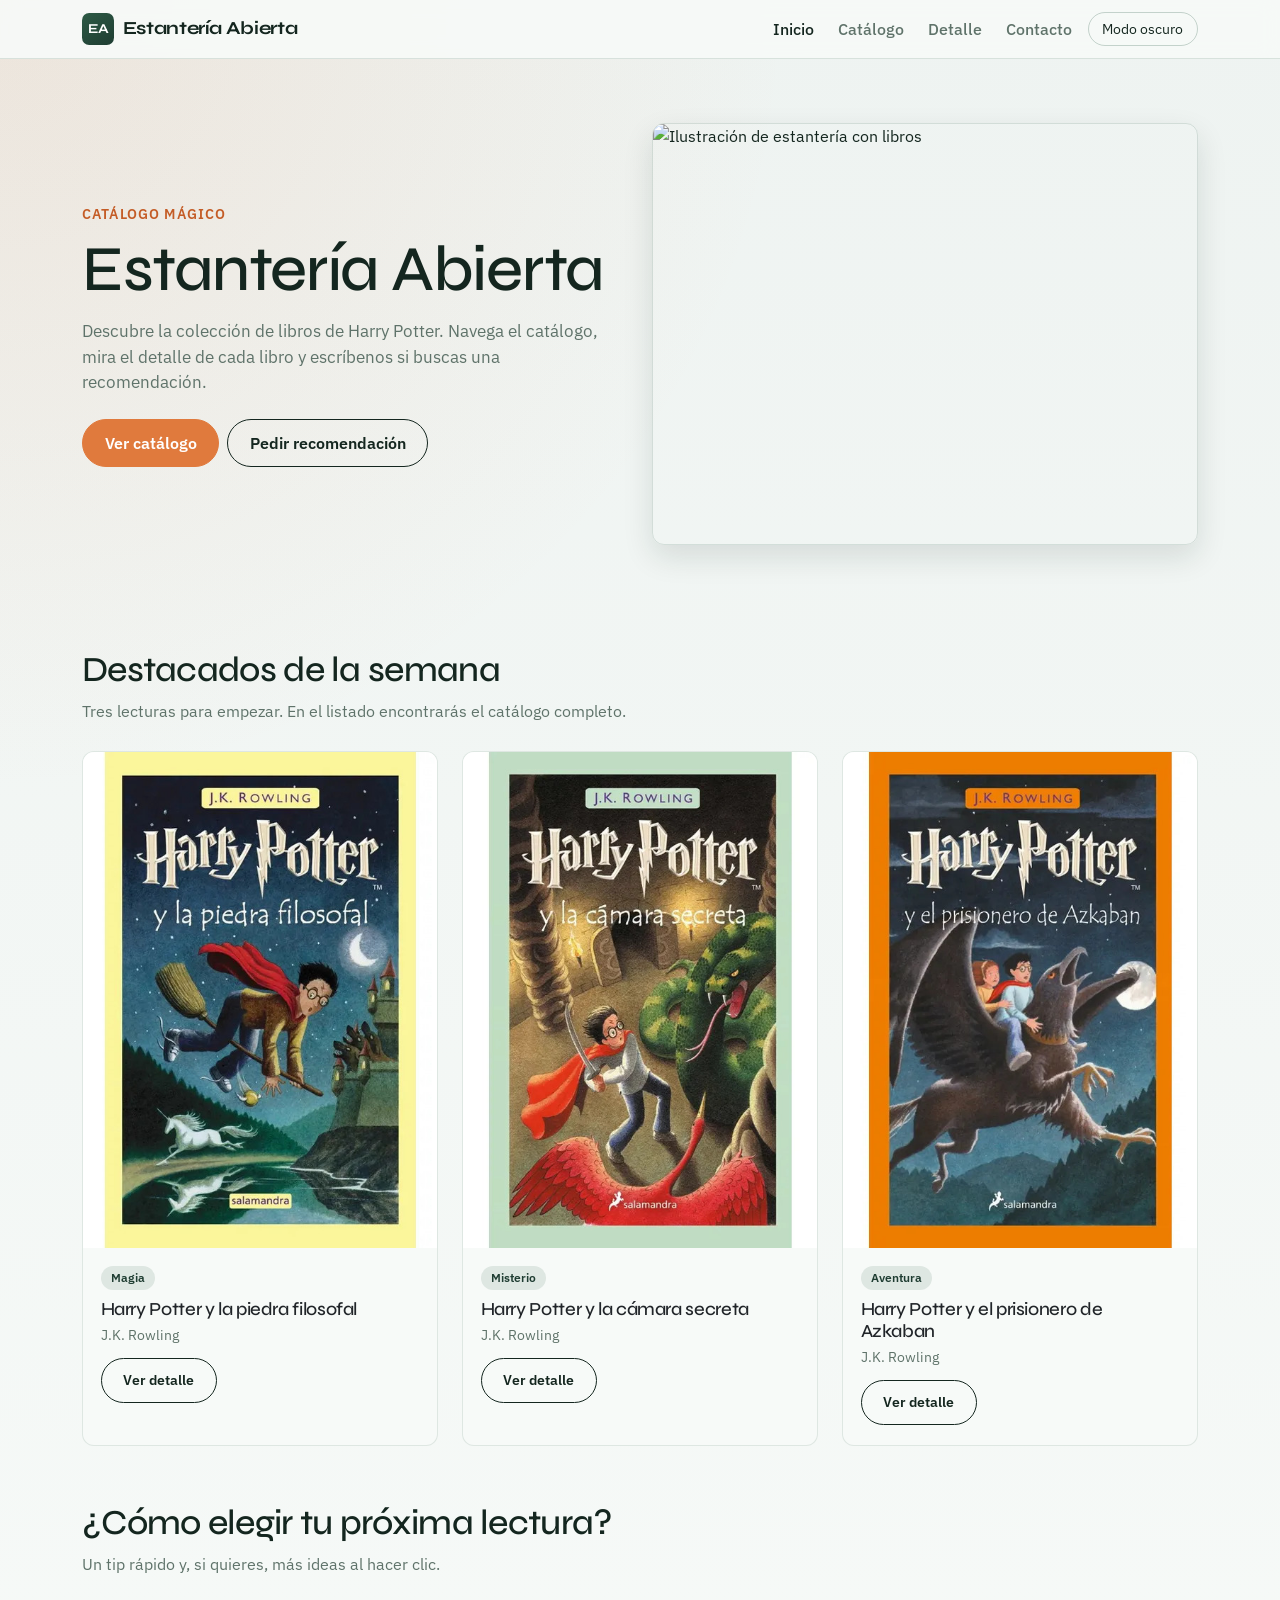
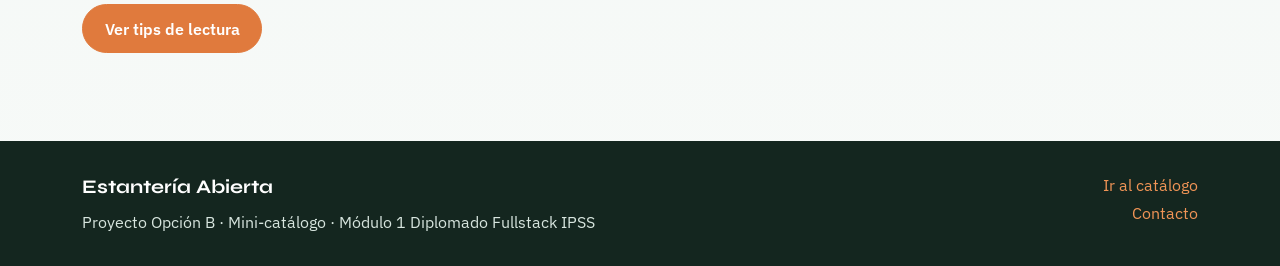
==== index.html @ 25fdd340 "fix: indexar imagenes rotas en index y listado" ====
<!DOCTYPE html>
<html lang="es">
<head>
  <meta charset="UTF-8">
  <meta name="viewport" content="width=device-width, initial-scale=1.0">
  <title>Estantería Abierta · Inicio</title>
  <meta name="description" content="Página de inicio del catálogo de libros de Harry Potter para el diplomado.">

  <link rel="preconnect" href="https://fonts.googleapis.com">
  <link rel="preconnect" href="https://fonts.gstatic.com" crossorigin>
  <link href="https://fonts.googleapis.com/css2?family=IBM+Plex+Sans:wght@400;500;600;700&family=Syne:wght@600;700;800&display=swap" rel="stylesheet">

  <link href="https://cdn.jsdelivr.net/npm/bootstrap@5.3.3/dist/css/bootstrap.min.css" rel="stylesheet" integrity="sha384-QWTKZyjpPEjISv5WaRU9OFeRpok6YctnYmDr5pNlyT2bRjXh0JMhjY6hW+ALEwIH" crossorigin="anonymous">
  <link rel="stylesheet" href="css/custom.css">
</head>
<body>
  <header class="site-header">
    <nav class="navbar navbar-expand-lg" aria-label="Navegación principal">
      <div class="container">
        <a class="navbar-brand" href="index.html">
          <span class="brand-mark" aria-hidden="true">EA</span>
          <span class="brand-name">Estantería Abierta</span>
        </a>

        <button class="navbar-toggler" type="button" data-bs-toggle="collapse" data-bs-target="#menuPrincipal" aria-controls="menuPrincipal" aria-expanded="false" aria-label="Abrir menú">
          <span class="navbar-toggler-icon"></span>
        </button>

        <div class="collapse navbar-collapse" id="menuPrincipal">
          <ul class="navbar-nav ms-auto mb-2 mb-lg-0 align-items-lg-center gap-lg-2">
            <li class="nav-item"><a class="nav-link active" aria-current="page" href="index.html">Inicio</a></li>
            <li class="nav-item"><a class="nav-link" href="listado.html">Catálogo</a></li>
            <li class="nav-item"><a class="nav-link" href="detalle.html?id=1">Detalle</a></li>
            <li class="nav-item"><a class="nav-link" href="contacto.html">Contacto</a></li>
            <li class="nav-item">
              <button id="btn-tema" class="btn btn-theme" type="button" aria-pressed="false">Modo oscuro</button>
            </li>
          </ul>
        </div>
      </div>
    </nav>
  </header>

  <main>
    <section class="hero">
      <div class="container">
        <div class="row align-items-center g-4">
          <div class="col-lg-6">
            <div class="hero-copy">
              <span class="hero-kicker">Catálogo Mágico</span>
              <h1 class="display-heading">Estantería Abierta</h1>
              <p>
                Descubre la colección de libros de Harry Potter.
                Navega el catálogo, mira el detalle de cada libro y escríbenos si buscas una recomendación.
              </p>
              <div class="d-flex flex-wrap gap-2">
                <a class="btn btn-accent" href="listado.html">Ver catálogo</a>
                <a class="btn btn-outline-ink" href="contacto.html">Pedir recomendación</a>
              </div>
            </div>
          </div>
          <div class="col-lg-6">
            <figure class="hero-visual mb-0">
              <img src="img/hero-estanteria.svg" alt="Ilustración de estantería con libros" width="1200" height="800">
            </figure>
          </div>
        </div>
      </div>
    </section>

    <section class="section" aria-labelledby="destacados-titulo">
      <div class="container">
        <h2 id="destacados-titulo" class="section-title">Destacados de la semana</h2>
        <p class="section-lead">Tres lecturas para empezar. En el listado encontrarás el catálogo completo.</p>

        <div class="row g-4">
          <div class="col-md-6 col-lg-4">
            <article class="card book-card">
              <img class="card-img-top" src="img/hp-la-piedra-filosofal.jpg" alt="Portada de la piedra filosofal" width="400" height="560">
              <div class="card-body">
                <span class="genre-badge">Magia</span>
                <h3 class="card-title mt-2">Harry Potter y la piedra filosofal</h3>
                <p class="book-meta">J.K. Rowling</p>
                <a class="btn btn-sm btn-outline-ink" href="detalle.html?id=1">Ver detalle</a>
              </div>
            </article>
          </div>

          <div class="col-md-6 col-lg-4">
            <article class="card book-card">
              <img class="card-img-top" src="img/hp-la-camara-secreta.jpg" alt="Libro de la cámara secreta" width="400" height="560">
              <div class="card-body">
                <span class="genre-badge">Misterio</span>
                <h3 class="card-title mt-2">Harry Potter y la cámara secreta</h3>
                <p class="book-meta">J.K. Rowling</p>
                <a class="btn btn-sm btn-outline-ink" href="detalle.html?id=2">Ver detalle</a>
              </div>
            </article>
          </div>

          <div class="col-md-6 col-lg-4">
            <article class="card book-card">
              <img class="card-img-top" src="img/hp-el-prisionero-de-azkaban.jpg" alt="Tercer libro prisionero de azkaban" width="400" height="560">
              <div class="card-body">
                <span class="genre-badge">Aventura</span>
                <h3 class="card-title mt-2">Harry Potter y el prisionero de Azkaban</h3>
                <p class="book-meta">J.K. Rowling</p>
                <a class="btn btn-sm btn-outline-ink" href="detalle.html?id=3">Ver detalle</a>
              </div>
            </article>
          </div>
        </div>
      </div>
    </section>

    <section class="section pt-0" aria-labelledby="tips-titulo">
      <div class="container">
        <h2 id="tips-titulo" class="section-title">¿Cómo elegir tu próxima lectura?</h2>
        <p class="section-lead">Un tip rápido y, si quieres, más ideas al hacer clic.</p>
        <button id="btn-extra-info" class="btn btn-accent" type="button" aria-expanded="false" aria-controls="extra-info">
          Ver tips de lectura
        </button>
        <aside id="extra-info" class="extra-info" aria-live="polite">
          <h3 class="h5">Tips para no perderte en el catálogo</h3>
          <ul class="mb-0">
            <li>Filtra por género si ya sabes el mood (magia, aventura, fantasía).</li>
            <li>Lee la sinopsis completa en la página de detalle antes de decidir.</li>
            <li>Si dudas entre dos libros, escríbenos por el formulario de contacto.</li>
          </ul>
        </aside>
      </div>
    </section>
  </main>

  <footer class="site-footer">
    <div class="container">
      <div class="row g-3">
        <div class="col-md-6">
          <p class="footer-brand">Estantería Abierta</p>
          <p class="mb-0">Proyecto Opción B · Mini-catálogo · Módulo 1 Diplomado Fullstack IPSS</p>
        </div>
        <div class="col-md-6 text-md-end">
          <p class="mb-1"><a href="listado.html">Ir al catálogo</a></p>
          <p class="mb-0"><a href="contacto.html">Contacto</a></p>
        </div>
      </div>
    </div>
  </footer>

  <script src="https://cdn.jsdelivr.net/npm/bootstrap@5.3.3/dist/js/bootstrap.bundle.min.js" integrity="sha384-YvpcrYf0tY3lHB60NNkmXc5s9fDVZLESaAA55NDzOxhy9GkcIdslK1eN7N6jIeHz" crossorigin="anonymous"></script>
  <script src="js/main.js"></script>
</body>
</html>
---- css/custom.css ----
/* =========================================================
   Estantería Abierta — CSS propio (mobile first)
   Se carga DESPUÉS de Bootstrap para personalizar sin reescribirlo
   ========================================================= */

:root {
  --color-ink: #14261f;
  --color-forest: #1f3d32;
  --color-moss: #2d5a45;
  --color-mist: #eef3f1;
  --color-paper: #f7faf8;
  --color-accent: #e07a3d;
  --color-accent-dark: #c45c26;
  --color-muted: #5f736a;
  --font-display: "Syne", sans-serif;
  --font-body: "IBM Plex Sans", sans-serif;
  --radius: 0.75rem;
  --shadow-soft: 0 12px 30px rgba(20, 38, 31, 0.12);
  --header-height: 72px;
}

[data-theme="dark"] {
  --color-ink: #eef3f1;
  --color-forest: #d7e5de;
  --color-moss: #7fb59a;
  --color-mist: #101916;
  --color-paper: #16241e;
  --color-accent: #f09456;
  --color-accent-dark: #e07a3d;
  --color-muted: #a4b7ae;
  --shadow-soft: 0 12px 30px rgba(0, 0, 0, 0.35);
}

/* ----- Base mobile first ----- */
*,
*::before,
*::after {
  box-sizing: border-box;
}

html {
  scroll-behavior: smooth;
}

body {
  margin: 0;
  font-family: var(--font-body);
  color: var(--color-ink);
  background:
    radial-gradient(circle at top left, rgba(224, 122, 61, 0.12), transparent 35%),
    linear-gradient(180deg, var(--color-mist) 0%, var(--color-paper) 100%);
  min-height: 100vh;
}

h1,
h2,
h3,
.brand-name,
.display-heading {
  font-family: var(--font-display);
  letter-spacing: -0.02em;
}

img {
  max-width: 100%;
  height: auto;
  display: block;
}

a {
  color: var(--color-moss);
}

/* ----- Navbar personalizada ----- */
.site-header {
  position: sticky;
  top: 0;
  z-index: 1030;
  background: rgba(247, 250, 248, 0.92);
  backdrop-filter: blur(10px);
  border-bottom: 1px solid rgba(45, 90, 69, 0.15);
}

[data-theme="dark"] .site-header {
  background: rgba(22, 36, 30, 0.92);
}

.navbar-brand {
  display: flex;
  align-items: center;
  gap: 0.55rem;
  font-family: var(--font-display);
  font-weight: 700;
  font-size: 1.15rem;
  color: var(--color-ink) !important;
}

.brand-mark {
  width: 2rem;
  height: 2rem;
  border-radius: 0.45rem;
  background: linear-gradient(145deg, var(--color-moss), var(--color-forest));
  display: inline-grid;
  place-items: center;
  color: #fff;
  font-size: 0.85rem;
}

.nav-link {
  color: var(--color-muted) !important;
  font-weight: 500;
}

.nav-link:hover,
.nav-link.active {
  color: var(--color-ink) !important;
}

.btn-theme {
  border: 1px solid rgba(45, 90, 69, 0.25);
  background: transparent;
  color: var(--color-ink);
  border-radius: 999px;
  padding: 0.35rem 0.85rem;
  font-size: 0.85rem;
}

.btn-theme:hover {
  background: rgba(45, 90, 69, 0.08);
}

/* ----- Botones propios ----- */
.btn-accent {
  background: var(--color-accent);
  border-color: var(--color-accent);
  color: #fff;
  font-weight: 600;
  border-radius: 999px;
  padding: 0.7rem 1.35rem;
}

.btn-accent:hover {
  background: var(--color-accent-dark);
  border-color: var(--color-accent-dark);
  color: #fff;
}

.btn-outline-ink {
  border: 1.5px solid var(--color-ink);
  color: var(--color-ink);
  border-radius: 999px;
  font-weight: 600;
  padding: 0.7rem 1.35rem;
}

.btn-outline-ink:hover {
  background: var(--color-ink);
  color: var(--color-paper);
}

/* ----- Hero ----- */
.hero {
  padding: 2.5rem 0 2rem;
}

.hero-copy {
  max-width: 36rem;
}

.hero-kicker {
  display: inline-block;
  margin-bottom: 0.75rem;
  color: var(--color-accent-dark);
  font-weight: 600;
  font-size: 0.9rem;
  text-transform: uppercase;
  letter-spacing: 0.08em;
}

.hero h1 {
  font-size: clamp(2.2rem, 7vw, 4rem);
  line-height: 1.05;
  margin-bottom: 1rem;
  color: var(--color-ink);
}

.hero p {
  color: var(--color-muted);
  font-size: 1.05rem;
  margin-bottom: 1.5rem;
}

.hero-visual {
  margin-top: 1.75rem;
  border-radius: var(--radius);
  overflow: hidden;
  box-shadow: var(--shadow-soft);
  border: 1px solid rgba(45, 90, 69, 0.15);
}

.hero-visual img {
  width: 100%;
  min-height: 220px;
  object-fit: cover;
}

/* ----- Secciones ----- */
.section {
  padding: 2.5rem 0;
}

.section-title {
  font-size: clamp(1.6rem, 4vw, 2.2rem);
  margin-bottom: 0.5rem;
}

.section-lead {
  color: var(--color-muted);
  max-width: 40rem;
  margin-bottom: 1.75rem;
}

/* ----- Cards de libros ----- */
.book-card {
  height: 100%;
  border: 1px solid rgba(45, 90, 69, 0.12);
  border-radius: var(--radius);
  background: var(--color-paper);
  box-shadow: none;
  overflow: hidden;
  transition: transform 0.2s ease, box-shadow 0.2s ease;
}

.book-card:hover {
  transform: translateY(-4px);
  box-shadow: var(--shadow-soft);
}

.book-card .card-img-top {
  aspect-ratio: 5 / 7;
  object-fit: cover;
  background: var(--color-mist);
}

.book-card .card-body {
  padding: 1rem 1.1rem 1.25rem;
}

.book-card .card-title {
  font-family: var(--font-display);
  font-size: 1.15rem;
  margin-bottom: 0.25rem;
}

.book-meta {
  color: var(--color-muted);
  font-size: 0.9rem;
  margin-bottom: 0.75rem;
}

.genre-badge {
  display: inline-block;
  background: rgba(45, 90, 69, 0.12);
  color: var(--color-forest);
  border-radius: 999px;
  padding: 0.2rem 0.65rem;
  font-size: 0.75rem;
  font-weight: 600;
}

[data-theme="dark"] .genre-badge {
  background: rgba(127, 181, 154, 0.18);
  color: var(--color-moss);
}

/* ----- Filtros / búsqueda ----- */
.filters-bar {
  display: flex;
  flex-direction: column;
  gap: 0.75rem;
  margin-bottom: 1.5rem;
}

.filters-bar .form-control,
.filters-bar .form-select,
.contact-form .form-control,
.contact-form .form-select {
  border-radius: 0.65rem;
  border-color: rgba(45, 90, 69, 0.25);
  background: var(--color-paper);
  color: var(--color-ink);
}

.filters-bar .form-control:focus,
.filters-bar .form-select:focus,
.contact-form .form-control:focus {
  border-color: var(--color-moss);
  box-shadow: 0 0 0 0.2rem rgba(45, 90, 69, 0.15);
}

.results-count {
  color: var(--color-muted);
  font-size: 0.95rem;
  margin-bottom: 1rem;
}

.book-card.is-hidden {
  display: none;
}

.empty-state {
  display: none;
  text-align: center;
  padding: 2rem 1rem;
  color: var(--color-muted);
  border: 1px dashed rgba(45, 90, 69, 0.3);
  border-radius: var(--radius);
}

.empty-state.is-visible {
  display: block;
}

/* ----- Detalle ----- */
.detail-cover {
  border-radius: var(--radius);
  overflow: hidden;
  box-shadow: var(--shadow-soft);
  border: 1px solid rgba(45, 90, 69, 0.12);
}

.detail-cover img {
  width: 100%;
}

.detail-price {
  font-family: var(--font-display);
  font-size: 1.75rem;
  color: var(--color-accent-dark);
  margin: 0.75rem 0 1.25rem;
}

.synopsis-box {
  background: rgba(45, 90, 69, 0.06);
  border-left: 4px solid var(--color-accent);
  border-radius: 0 var(--radius) var(--radius) 0;
  padding: 1rem 1.15rem;
}

/* ----- Modal personalizado ----- */
.modal-content {
  background: var(--color-paper);
  color: var(--color-ink);
  border: none;
  border-radius: var(--radius);
}

.modal-header,
.modal-footer {
  border-color: rgba(45, 90, 69, 0.12);
}

/* ----- Accordion ----- */
.accordion-item {
  background: var(--color-paper);
  border-color: rgba(45, 90, 69, 0.15);
}

.accordion-button {
  background: var(--color-paper);
  color: var(--color-ink);
  font-family: var(--font-display);
  font-weight: 600;
}

.accordion-button:not(.collapsed) {
  background: rgba(45, 90, 69, 0.1);
  color: var(--color-ink);
  box-shadow: none;
}

.accordion-button:focus {
  box-shadow: 0 0 0 0.2rem rgba(45, 90, 69, 0.15);
}

.accordion-body {
  color: var(--color-muted);
}

/* ----- Contacto ----- */
.contact-form .form-label {
  font-weight: 600;
}

.field-feedback {
  min-height: 1.25rem;
  font-size: 0.85rem;
  margin-top: 0.25rem;
}

.field-feedback.is-invalid {
  color: #b42318;
}

.field-feedback.is-valid {
  color: #1f7a4d;
}

.form-success {
  display: none;
  margin-top: 1rem;
  padding: 0.9rem 1rem;
  border-radius: var(--radius);
  background: rgba(45, 90, 69, 0.12);
  color: var(--color-forest);
  font-weight: 600;
}

.form-success.is-visible {
  display: block;
}

/* ----- Extra info toggle (JS) ----- */
.extra-info {
  display: none;
  margin-top: 1rem;
  padding: 1rem;
  border-radius: var(--radius);
  background: rgba(224, 122, 61, 0.1);
  border: 1px solid rgba(224, 122, 61, 0.25);
}

.extra-info.is-visible {
  display: block;
}

/* ----- Footer ----- */
.site-footer {
  margin-top: 2rem;
  padding: 2rem 0;
  background: var(--color-ink);
  color: #d7e5de;
}

[data-theme="dark"] .site-footer {
  background: #0b1410;
}

.site-footer a {
  color: #f09456;
  text-decoration: none;
}

.site-footer a:hover {
  text-decoration: underline;
}

.footer-brand {
  font-family: var(--font-display);
  font-weight: 700;
  font-size: 1.2rem;
  color: #fff;
  margin-bottom: 0.5rem;
}

/* ----- Desktop (? 992px) ----- */
@media (min-width: 992px) {
  .hero {
    padding: 4rem 0 3rem;
  }

  .hero-visual {
    margin-top: 0;
  }

  .hero-visual img {
    min-height: 420px;
  }

  .section {
    padding: 3.5rem 0;
  }

  .filters-bar {
    flex-direction: row;
    align-items: center;
  }

  .filters-bar .input-group,
  .filters-bar .form-select {
    max-width: 280px;
  }
}
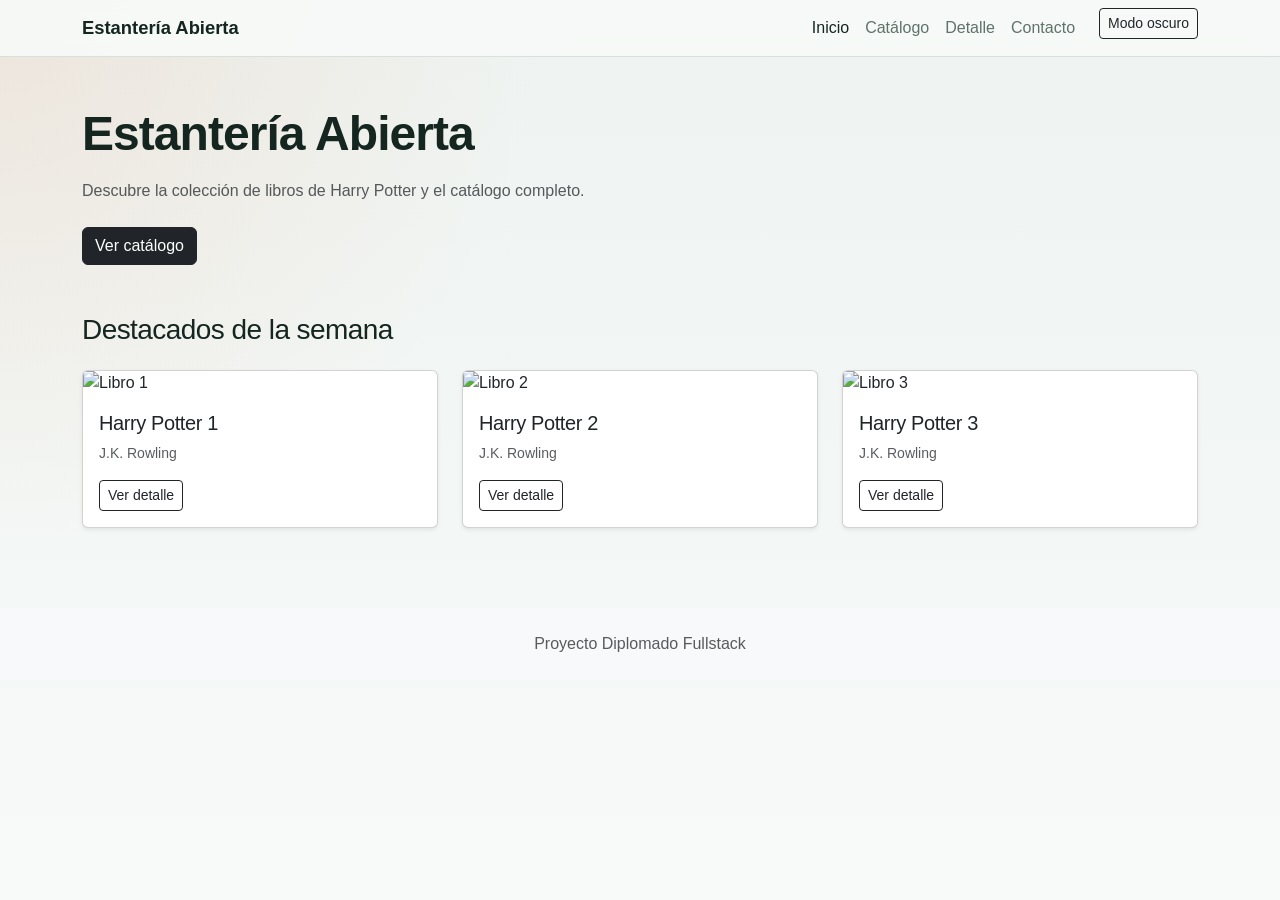
==== commit 4a0649eb: "Merge pull request #9 from javierfigueroaaaby/feature/eventos-js Feature/eventos js" ====
--- a/index.html
+++ b/index.html
@@ -4,36 +4,22 @@
   <meta charset="UTF-8">
   <meta name="viewport" content="width=device-width, initial-scale=1.0">
   <title>Estantería Abierta · Inicio</title>
-  <meta name="description" content="Página de inicio del catálogo de libros de Harry Potter para el diplomado.">
-
-  <link rel="preconnect" href="https://fonts.googleapis.com">
-  <link rel="preconnect" href="https://fonts.gstatic.com" crossorigin>
-  <link href="https://fonts.googleapis.com/css2?family=IBM+Plex+Sans:wght@400;500;600;700&family=Syne:wght@600;700;800&display=swap" rel="stylesheet">
-
-  <link href="https://cdn.jsdelivr.net/npm/bootstrap@5.3.3/dist/css/bootstrap.min.css" rel="stylesheet" integrity="sha384-QWTKZyjpPEjISv5WaRU9OFeRpok6YctnYmDr5pNlyT2bRjXh0JMhjY6hW+ALEwIH" crossorigin="anonymous">
+  <link href="https://cdn.jsdelivr.net/npm/bootstrap@5.3.3/dist/css/bootstrap.min.css" rel="stylesheet">
   <link rel="stylesheet" href="css/custom.css">
 </head>
 <body>
   <header class="site-header">
-    <nav class="navbar navbar-expand-lg" aria-label="Navegación principal">
+    <nav class="navbar navbar-expand-lg">
       <div class="container">
-        <a class="navbar-brand" href="index.html">
-          <span class="brand-mark" aria-hidden="true">EA</span>
-          <span class="brand-name">Estantería Abierta</span>
-        </a>
-
-        <button class="navbar-toggler" type="button" data-bs-toggle="collapse" data-bs-target="#menuPrincipal" aria-controls="menuPrincipal" aria-expanded="false" aria-label="Abrir menú">
-          <span class="navbar-toggler-icon"></span>
-        </button>
-
+        <a class="navbar-brand" href="index.html">Estantería Abierta</a>
         <div class="collapse navbar-collapse" id="menuPrincipal">
-          <ul class="navbar-nav ms-auto mb-2 mb-lg-0 align-items-lg-center gap-lg-2">
-            <li class="nav-item"><a class="nav-link active" aria-current="page" href="index.html">Inicio</a></li>
+          <ul class="navbar-nav ms-auto">
+            <li class="nav-item"><a class="nav-link active" href="index.html">Inicio</a></li>
             <li class="nav-item"><a class="nav-link" href="listado.html">Catálogo</a></li>
             <li class="nav-item"><a class="nav-link" href="detalle.html?id=1">Detalle</a></li>
             <li class="nav-item"><a class="nav-link" href="contacto.html">Contacto</a></li>
-            <li class="nav-item">
-              <button id="btn-tema" class="btn btn-theme" type="button" aria-pressed="false">Modo oscuro</button>
+            <li class="nav-item ms-lg-3">
+              <button id="btn-tema" class="btn btn-outline-dark btn-sm" type="button">Modo oscuro</button>
             </li>
           </ul>
         </div>
@@ -41,113 +27,61 @@
     </nav>
   </header>
 
-  <main>
-    <section class="hero">
-      <div class="container">
-        <div class="row align-items-center g-4">
-          <div class="col-lg-6">
-            <div class="hero-copy">
-              <span class="hero-kicker">Catálogo Mágico</span>
-              <h1 class="display-heading">Estantería Abierta</h1>
-              <p>
-                Descubre la colección de libros de Harry Potter.
-                Navega el catálogo, mira el detalle de cada libro y escríbenos si buscas una recomendación.
-              </p>
-              <div class="d-flex flex-wrap gap-2">
-                <a class="btn btn-accent" href="listado.html">Ver catálogo</a>
-                <a class="btn btn-outline-ink" href="contacto.html">Pedir recomendación</a>
-              </div>
+  <main class="py-5">
+    <div class="container">
+      <div class="row align-items-center mb-5">
+        <div class="col-lg-6">
+          <h1 class="display-5 fw-bold mb-3">Estantería Abierta</h1>
+          <p class="text-muted mb-4">Descubre la colección de libros de Harry Potter y el catálogo completo.</p>
+          <a class="btn btn-dark" href="listado.html">Ver catálogo</a>
+        </div>
+      </div>
+
+      <h2 class="h3 mb-4">Destacados de la semana</h2>
+      <div class="row g-4">
+        <div class="col-md-4">
+          <div class="card h-100 shadow-sm">
+            <img src="https://picsum.photos/400/560?random=1" class="card-img-top img-fluid" style="max-height: 250px; object-fit: cover;" alt="Libro 1">
+            <div class="card-body">
+              <h3 class="h5">Harry Potter 1</h3>
+              <p class="text-muted small">J.K. Rowling</p>
+              <a href="detalle.html?id=1" class="btn btn-sm btn-outline-dark">Ver detalle</a>
             </div>
           </div>
-          <div class="col-lg-6">
-            <figure class="hero-visual mb-0">
-              <img src="img/hero-estanteria.svg" alt="Ilustración de estantería con libros" width="1200" height="800">
-            </figure>
+        </div>
+
+        <div class="col-md-4">
+          <div class="card h-100 shadow-sm">
+            <img src="https://picsum.photos/400/560?random=2" class="card-img-top img-fluid" style="max-height: 250px; object-fit: cover;" alt="Libro 2">
+            <div class="card-body">
+              <h3 class="h5">Harry Potter 2</h3>
+              <p class="text-muted small">J.K. Rowling</p>
+              <a href="detalle.html?id=2" class="btn btn-sm btn-outline-dark">Ver detalle</a>
+            </div>
+          </div>
+        </div>
+
+        <div class="col-md-4">
+          <div class="card h-100 shadow-sm">
+            <img src="https://picsum.photos/400/560?random=3" class="card-img-top img-fluid" style="max-height: 250px; object-fit: cover;" alt="Libro 3">
+            <div class="card-body">
+              <h3 class="h5">Harry Potter 3</h3>
+              <p class="text-muted small">J.K. Rowling</p>
+              <a href="detalle.html?id=3" class="btn btn-sm btn-outline-dark">Ver detalle</a>
+            </div>
           </div>
         </div>
       </div>
-    </section>
-
-    <section class="section" aria-labelledby="destacados-titulo">
-      <div class="container">
-        <h2 id="destacados-titulo" class="section-title">Destacados de la semana</h2>
-        <p class="section-lead">Tres lecturas para empezar. En el listado encontrarás el catálogo completo.</p>
-
-        <div class="row g-4">
-          <div class="col-md-6 col-lg-4">
-            <article class="card book-card">
-              <img class="card-img-top" src="img/hp-la-piedra-filosofal.jpg" alt="Portada de la piedra filosofal" width="400" height="560">
-              <div class="card-body">
-                <span class="genre-badge">Magia</span>
-                <h3 class="card-title mt-2">Harry Potter y la piedra filosofal</h3>
-                <p class="book-meta">J.K. Rowling</p>
-                <a class="btn btn-sm btn-outline-ink" href="detalle.html?id=1">Ver detalle</a>
-              </div>
-            </article>
-          </div>
-
-          <div class="col-md-6 col-lg-4">
-            <article class="card book-card">
-              <img class="card-img-top" src="img/hp-la-camara-secreta.jpg" alt="Libro de la cámara secreta" width="400" height="560">
-              <div class="card-body">
-                <span class="genre-badge">Misterio</span>
-                <h3 class="card-title mt-2">Harry Potter y la cámara secreta</h3>
-                <p class="book-meta">J.K. Rowling</p>
-                <a class="btn btn-sm btn-outline-ink" href="detalle.html?id=2">Ver detalle</a>
-              </div>
-            </article>
-          </div>
-
-          <div class="col-md-6 col-lg-4">
-            <article class="card book-card">
-              <img class="card-img-top" src="img/hp-el-prisionero-de-azkaban.jpg" alt="Tercer libro prisionero de azkaban" width="400" height="560">
-              <div class="card-body">
-                <span class="genre-badge">Aventura</span>
-                <h3 class="card-title mt-2">Harry Potter y el prisionero de Azkaban</h3>
-                <p class="book-meta">J.K. Rowling</p>
-                <a class="btn btn-sm btn-outline-ink" href="detalle.html?id=3">Ver detalle</a>
-              </div>
-            </article>
-          </div>
-        </div>
-      </div>
-    </section>
-
-    <section class="section pt-0" aria-labelledby="tips-titulo">
-      <div class="container">
-        <h2 id="tips-titulo" class="section-title">¿Cómo elegir tu próxima lectura?</h2>
-        <p class="section-lead">Un tip rápido y, si quieres, más ideas al hacer clic.</p>
-        <button id="btn-extra-info" class="btn btn-accent" type="button" aria-expanded="false" aria-controls="extra-info">
-          Ver tips de lectura
-        </button>
-        <aside id="extra-info" class="extra-info" aria-live="polite">
-          <h3 class="h5">Tips para no perderte en el catálogo</h3>
-          <ul class="mb-0">
-            <li>Filtra por género si ya sabes el mood (magia, aventura, fantasía).</li>
-            <li>Lee la sinopsis completa en la página de detalle antes de decidir.</li>
-            <li>Si dudas entre dos libros, escríbenos por el formulario de contacto.</li>
-          </ul>
-        </aside>
-      </div>
-    </section>
+    </div>
   </main>
 
-  <footer class="site-footer">
+  <footer class="site-footer py-4 bg-light text-center">
     <div class="container">
-      <div class="row g-3">
-        <div class="col-md-6">
-          <p class="footer-brand">Estantería Abierta</p>
-          <p class="mb-0">Proyecto Opción B · Mini-catálogo · Módulo 1 Diplomado Fullstack IPSS</p>
-        </div>
-        <div class="col-md-6 text-md-end">
-          <p class="mb-1"><a href="listado.html">Ir al catálogo</a></p>
-          <p class="mb-0"><a href="contacto.html">Contacto</a></p>
-        </div>
-      </div>
+      <p class="mb-0 text-muted">Proyecto Diplomado Fullstack</p>
     </div>
   </footer>
 
-  <script src="https://cdn.jsdelivr.net/npm/bootstrap@5.3.3/dist/js/bootstrap.bundle.min.js" integrity="sha384-YvpcrYf0tY3lHB60NNkmXc5s9fDVZLESaAA55NDzOxhy9GkcIdslK1eN7N6jIeHz" crossorigin="anonymous"></script>
+  <script src="https://cdn.jsdelivr.net/npm/bootstrap@5.3.3/dist/js/bootstrap.bundle.min.js"></script>
   <script src="js/main.js"></script>
 </body>
 </html>
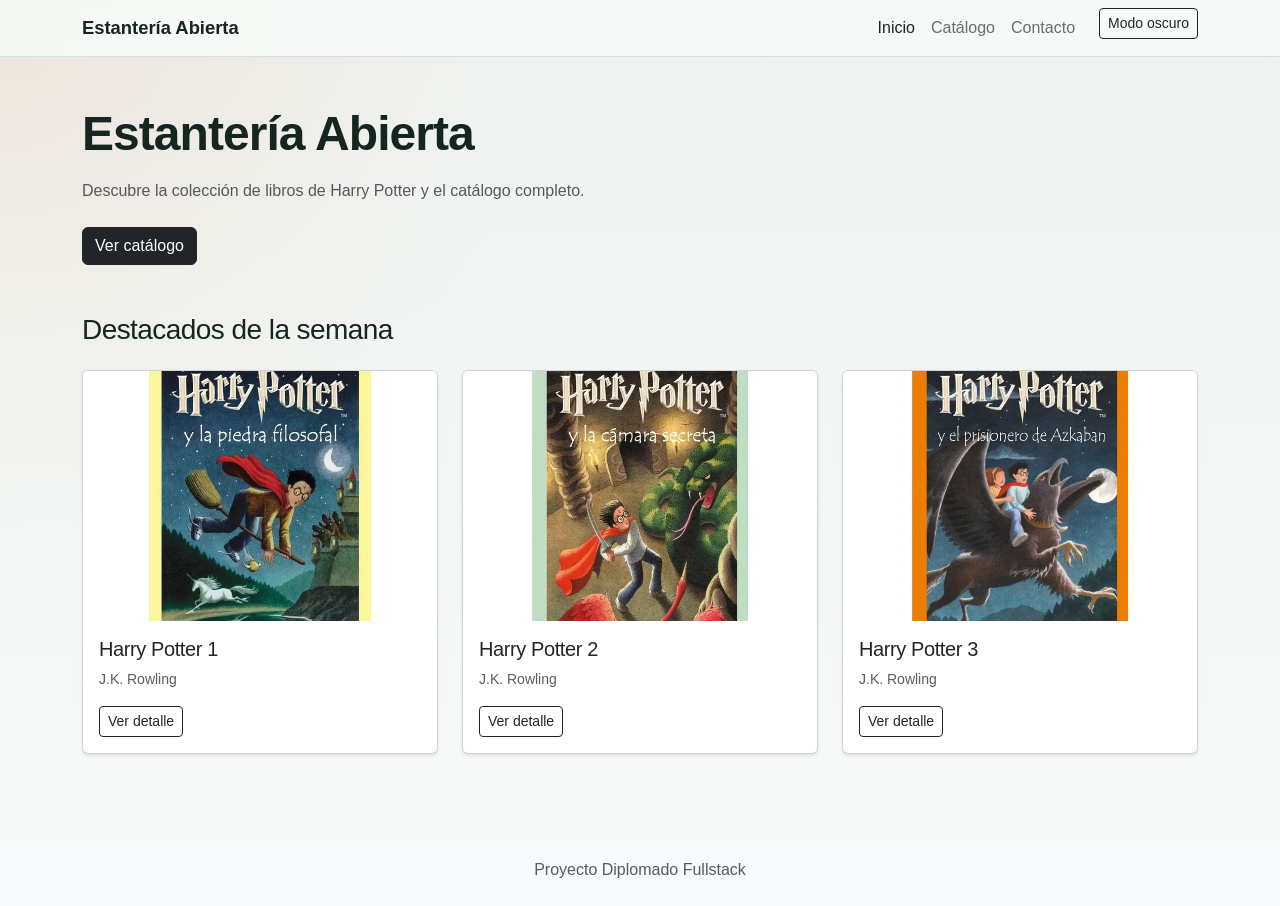
==== commit 718b874f: "Se realiza cambios en el llamado de las imagenes y se soluciona el modo oscuro, ademas se saca el in" ====
--- a/index.html
+++ b/index.html
@@ -16,7 +16,7 @@
           <ul class="navbar-nav ms-auto">
             <li class="nav-item"><a class="nav-link active" href="index.html">Inicio</a></li>
             <li class="nav-item"><a class="nav-link" href="listado.html">Catálogo</a></li>
-            <li class="nav-item"><a class="nav-link" href="detalle.html?id=1">Detalle</a></li>
+            <!--<li class="nav-item"><a class="nav-link" href="detalle.html?id=1">Detalle</a></li>-->
             <li class="nav-item"><a class="nav-link" href="contacto.html">Contacto</a></li>
             <li class="nav-item ms-lg-3">
               <button id="btn-tema" class="btn btn-outline-dark btn-sm" type="button">Modo oscuro</button>
@@ -41,7 +41,7 @@
       <div class="row g-4">
         <div class="col-md-4">
           <div class="card h-100 shadow-sm">
-            <img src="https://picsum.photos/400/560?random=1" class="card-img-top img-fluid" style="max-height: 250px; object-fit: cover;" alt="Libro 1">
+            <img src="img/hp-la-piedra-filosofal.jpg" class="card-img-top img-fluid" style="max-height: 250px; object-fit: cover;" alt="Libro 1">
             <div class="card-body">
               <h3 class="h5">Harry Potter 1</h3>
               <p class="text-muted small">J.K. Rowling</p>
@@ -52,7 +52,7 @@
 
         <div class="col-md-4">
           <div class="card h-100 shadow-sm">
-            <img src="https://picsum.photos/400/560?random=2" class="card-img-top img-fluid" style="max-height: 250px; object-fit: cover;" alt="Libro 2">
+            <img src="img/hp-la-camara-secreta.jpg" class="card-img-top img-fluid" style="max-height: 250px; object-fit: cover;" alt="Libro 2">
             <div class="card-body">
               <h3 class="h5">Harry Potter 2</h3>
               <p class="text-muted small">J.K. Rowling</p>
@@ -63,7 +63,7 @@
 
         <div class="col-md-4">
           <div class="card h-100 shadow-sm">
-            <img src="https://picsum.photos/400/560?random=3" class="card-img-top img-fluid" style="max-height: 250px; object-fit: cover;" alt="Libro 3">
+            <img src="img/hp-el-prisionero-de-azkaban.jpg" class="card-img-top img-fluid" style="max-height: 250px; object-fit: cover;" alt="Libro 3">
             <div class="card-body">
               <h3 class="h5">Harry Potter 3</h3>
               <p class="text-muted small">J.K. Rowling</p>
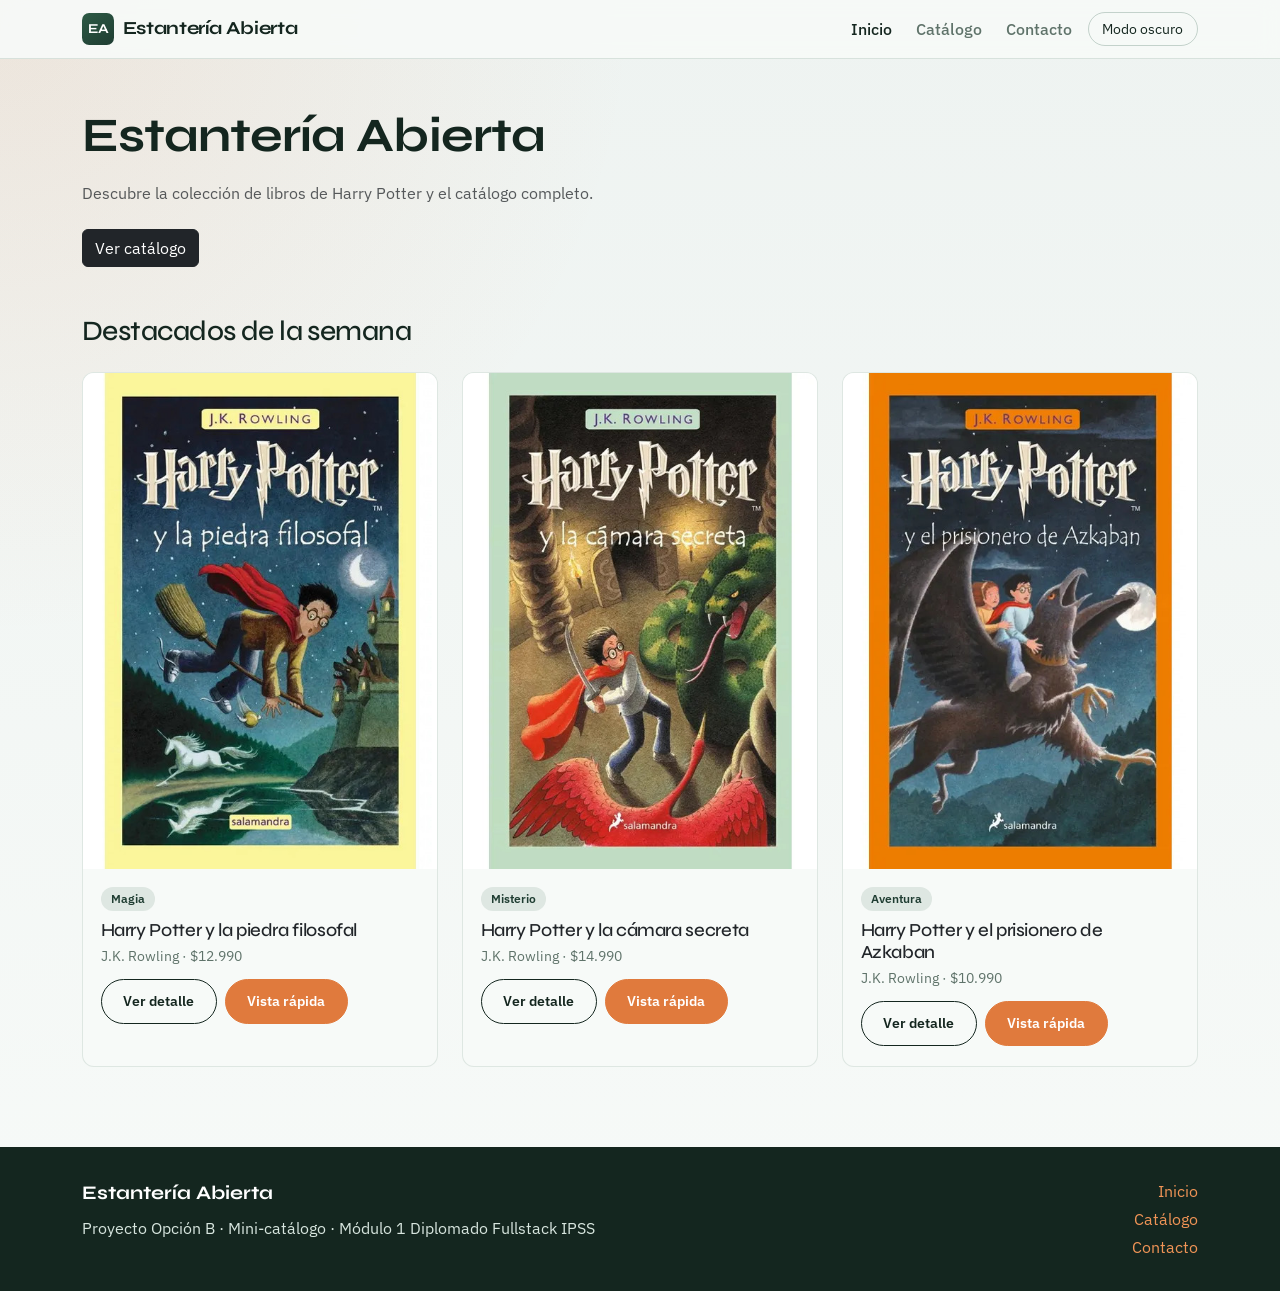
==== commit 01b06c67: "fix: homologar header/footer y ajustar modales de cada libro" ====
--- a/index.html
+++ b/index.html
@@ -3,23 +3,37 @@
 <head>
   <meta charset="UTF-8">
   <meta name="viewport" content="width=device-width, initial-scale=1.0">
-  <title>Estantería Abierta · Inicio</title>
-  <link href="https://cdn.jsdelivr.net/npm/bootstrap@5.3.3/dist/css/bootstrap.min.css" rel="stylesheet">
+  <title>Catálogo · Estantería Abierta</title>
+  <meta name="description" content="Catálogo de libros para el proyecto del diplomado.">
+
+  <link rel="preconnect" href="https://fonts.googleapis.com">
+  <link rel="preconnect" href="https://fonts.gstatic.com" crossorigin>
+  <link href="https://fonts.googleapis.com/css2?family=IBM+Plex+Sans:wght@400;500;600;700&family=Syne:wght@600;700;800&display=swap" rel="stylesheet">
+
+  <link href="https://cdn.jsdelivr.net/npm/bootstrap@5.3.3/dist/css/bootstrap.min.css" rel="stylesheet" integrity="sha384-QWTKZyjpPEjISv5WaRU9OFeRpok6YctnYmDr5pNlyT2bRjXh0JMhjY6hW+ALEwIH" crossorigin="anonymous">
   <link rel="stylesheet" href="css/custom.css">
 </head>
 <body>
   <header class="site-header">
-    <nav class="navbar navbar-expand-lg">
+    <nav class="navbar navbar-expand-lg" aria-label="Navegación principal">
       <div class="container">
-        <a class="navbar-brand" href="index.html">Estantería Abierta</a>
+        <a class="navbar-brand" href="index.html">
+          <span class="brand-mark" aria-hidden="true">EA</span>
+          <span class="brand-name">Estantería Abierta</span>
+        </a>
+
+        <button class="navbar-toggler" type="button" data-bs-toggle="collapse" data-bs-target="#menuPrincipal" aria-controls="menuPrincipal" aria-expanded="false" aria-label="Abrir menú">
+          <span class="navbar-toggler-icon"></span>
+        </button>
+
         <div class="collapse navbar-collapse" id="menuPrincipal">
-          <ul class="navbar-nav ms-auto">
+          <ul class="navbar-nav ms-auto mb-2 mb-lg-0 align-items-lg-center gap-lg-2">
             <li class="nav-item"><a class="nav-link active" href="index.html">Inicio</a></li>
-            <li class="nav-item"><a class="nav-link" href="listado.html">Catálogo</a></li>
+            <li class="nav-item"><a class="nav-link" aria-current="page" href="listado.html">Catálogo</a></li>
             <!--<li class="nav-item"><a class="nav-link" href="detalle.html?id=1">Detalle</a></li>-->
             <li class="nav-item"><a class="nav-link" href="contacto.html">Contacto</a></li>
-            <li class="nav-item ms-lg-3">
-              <button id="btn-tema" class="btn btn-outline-dark btn-sm" type="button">Modo oscuro</button>
+            <li class="nav-item">
+              <button id="btn-tema" class="btn btn-theme" type="button" aria-pressed="false">Modo oscuro</button>
             </li>
           </ul>
         </div>
@@ -38,46 +52,134 @@
       </div>
 
       <h2 class="h3 mb-4">Destacados de la semana</h2>
-      <div class="row g-4">
-        <div class="col-md-4">
-          <div class="card h-100 shadow-sm">
-            <img src="img/hp-la-piedra-filosofal.jpg" class="card-img-top img-fluid" style="max-height: 250px; object-fit: cover;" alt="Libro 1">
+      <div class="row g-4" id="grilla-libros">
+        <div class="col-sm-6 col-lg-4" data-libro-card data-titulo="Harry Potter y la piedra filosofal" data-autor="J.K. Rowling" data-genero="Magia">
+          <article class="card book-card">
+            <img class="card-img-top" src="img/hp-la-piedra-filosofal.jpg" alt="Libro la piedra filosofal" width="400" height="560">
             <div class="card-body">
-              <h3 class="h5">Harry Potter 1</h3>
-              <p class="text-muted small">J.K. Rowling</p>
-              <a href="detalle.html?id=1" class="btn btn-sm btn-outline-dark">Ver detalle</a>
+              <span class="genre-badge">Magia</span>
+              <h2 class="card-title h5 mt-2">Harry Potter y la piedra filosofal</h2>
+              <p class="book-meta">J.K. Rowling · $12.990</p>
+              <div class="d-flex flex-wrap gap-2">
+                <a class="btn btn-sm btn-outline-ink" href="detalle.html?id=1">Ver detalle</a>
+                <button class="btn btn-sm btn-accent" type="button" data-bs-toggle="modal" data-bs-target="#modalVistaRapida1">Vista rápida</button>
+              </div>
             </div>
-          </div>
+          </article>
         </div>
 
-        <div class="col-md-4">
-          <div class="card h-100 shadow-sm">
-            <img src="img/hp-la-camara-secreta.jpg" class="card-img-top img-fluid" style="max-height: 250px; object-fit: cover;" alt="Libro 2">
+        <div class="col-sm-6 col-lg-4" data-libro-card data-titulo="Harry Potter y la cámara secreta" data-autor="J.K. Rowling" data-genero="Misterio">
+          <article class="card book-card">
+            <img class="card-img-top" src="img/hp-la-camara-secreta.jpg" alt="Tapa del libro la cámara secreta" width="400" height="560">
             <div class="card-body">
-              <h3 class="h5">Harry Potter 2</h3>
-              <p class="text-muted small">J.K. Rowling</p>
-              <a href="detalle.html?id=2" class="btn btn-sm btn-outline-dark">Ver detalle</a>
+              <span class="genre-badge">Misterio</span>
+              <h2 class="card-title h5 mt-2">Harry Potter y la cámara secreta</h2>
+              <p class="book-meta">J.K. Rowling · $14.990</p>
+              <div class="d-flex flex-wrap gap-2">
+                <a class="btn btn-sm btn-outline-ink" href="detalle.html?id=2">Ver detalle</a>
+                <button class="btn btn-sm btn-accent" type="button" data-bs-toggle="modal" data-bs-target="#modalVistaRapida2">Vista rápida</button>
+              </div>
             </div>
-          </div>
+          </article>
         </div>
 
-        <div class="col-md-4">
-          <div class="card h-100 shadow-sm">
-            <img src="img/hp-el-prisionero-de-azkaban.jpg" class="card-img-top img-fluid" style="max-height: 250px; object-fit: cover;" alt="Libro 3">
+        <div class="col-sm-6 col-lg-4" data-libro-card data-titulo="Harry Potter y el prisionero de Azkaban" data-autor="J.K. Rowling" data-genero="Aventura">
+          <article class="card book-card">
+            <img class="card-img-top" src="img/hp-el-prisionero-de-azkaban.jpg" alt="Tercer tomo de harry potter" width="400" height="560">
             <div class="card-body">
-              <h3 class="h5">Harry Potter 3</h3>
-              <p class="text-muted small">J.K. Rowling</p>
-              <a href="detalle.html?id=3" class="btn btn-sm btn-outline-dark">Ver detalle</a>
+              <span class="genre-badge">Aventura</span>
+              <h2 class="card-title h5 mt-2">Harry Potter y el prisionero de Azkaban</h2>
+              <p class="book-meta">J.K. Rowling · $10.990</p>
+              <div class="d-flex flex-wrap gap-2">
+                <a class="btn btn-sm btn-outline-ink" href="detalle.html?id=3">Ver detalle</a>
+                <button class="btn btn-sm btn-accent" type="button" data-bs-toggle="modal" data-bs-target="#modalVistaRapida3">Vista rápida</button>
+              </div>
             </div>
-          </div>
+          </article>
         </div>
       </div>
     </div>
   </main>
 
-  <footer class="site-footer py-4 bg-light text-center">
+  <!-- Modal 1: La piedra filosofal -->
+  <div class="modal fade" id="modalVistaRapida1" tabindex="-1" aria-labelledby="modal-titulo-1" aria-hidden="true">
+    <div class="modal-dialog modal-dialog-centered">
+      <div class="modal-content">
+        <div class="modal-header">
+          <h2 class="modal-title h5" id="modal-titulo-1">Harry Potter y la piedra filosofal</h2>
+          <button type="button" class="btn-close" data-bs-dismiss="modal" aria-label="Cerrar"></button>
+        </div>
+        <div class="modal-body">
+          <img class="mb-3 rounded" src="img/hp-la-piedra-filosofal.jpg" alt="Portada de Harry Potter y la piedra filosofal" width="400" height="560">
+          <p class="book-meta mb-2">J.K. Rowling · Magia</p>
+          <p>Un niño descubre en su undécimo cumpleaños que es mago y viaja a Hogwarts para comenzar su formación.</p>
+          <p class="detail-price mb-0">$12.990</p>
+        </div>
+        <div class="modal-footer">
+          <button type="button" class="btn btn-outline-ink" data-bs-dismiss="modal">Cerrar</button>
+          <a class="btn btn-accent" href="detalle.html?id=1">Ver ficha completa</a>
+        </div>
+      </div>
+    </div>
+  </div>
+
+  <!-- Modal 2: La cámara secreta -->
+  <div class="modal fade" id="modalVistaRapida2" tabindex="-1" aria-labelledby="modal-titulo-2" aria-hidden="true">
+    <div class="modal-dialog modal-dialog-centered">
+      <div class="modal-content">
+        <div class="modal-header">
+          <h2 class="modal-title h5" id="modal-titulo-2">Harry Potter y la cámara secreta</h2>
+          <button type="button" class="btn-close" data-bs-dismiss="modal" aria-label="Cerrar"></button>
+        </div>
+        <div class="modal-body">
+          <img class="mb-3 rounded" src="img/hp-la-camara-secreta.jpg" alt="Portada de Harry Potter y la cámara secreta" width="400" height="560">
+          <p class="book-meta mb-2">J.K. Rowling · Misterio</p>
+          <p>En su segundo año, el protagonista investiga una serie de ataques misteriosos dentro del colegio.</p>
+          <p class="detail-price mb-0">$14.990</p>
+        </div>
+        <div class="modal-footer">
+          <button type="button" class="btn btn-outline-ink" data-bs-dismiss="modal">Cerrar</button>
+          <a class="btn btn-accent" href="detalle.html?id=2">Ver ficha completa</a>
+        </div>
+      </div>
+    </div>
+  </div>
+
+  <!-- Modal 3: El prisionero de Azkaban -->
+  <div class="modal fade" id="modalVistaRapida3" tabindex="-1" aria-labelledby="modal-titulo-3" aria-hidden="true">
+    <div class="modal-dialog modal-dialog-centered">
+      <div class="modal-content">
+        <div class="modal-header">
+          <h2 class="modal-title h5" id="modal-titulo-3">Harry Potter y el prisionero de Azkaban</h2>
+          <button type="button" class="btn-close" data-bs-dismiss="modal" aria-label="Cerrar"></button>
+        </div>
+        <div class="modal-body">
+          <img class="mb-3 rounded" src="img/hp-el-prisionero-de-azkaban.jpg" alt="Portada de Harry Potter y el prisionero de Azkaban" width="400" height="560">
+          <p class="book-meta mb-2">J.K. Rowling · Aventura</p>
+          <p>Un peligroso fugitivo anda suelto y el protagonista deberá enfrentar secretos de su propio pasado familiar.</p>
+          <p class="detail-price mb-0">$10.990</p>
+        </div>
+        <div class="modal-footer">
+          <button type="button" class="btn btn-outline-ink" data-bs-dismiss="modal">Cerrar</button>
+          <a class="btn btn-accent" href="detalle.html?id=3">Ver ficha completa</a>
+        </div>
+      </div>
+    </div>
+  </div>
+
+  <footer class="site-footer">
     <div class="container">
-      <p class="mb-0 text-muted">Proyecto Diplomado Fullstack</p>
+      <div class="row g-3">
+        <div class="col-md-6">
+          <p class="footer-brand">Estantería Abierta</p>
+          <p class="mb-0">Proyecto Opción B · Mini-catálogo · Módulo 1 Diplomado Fullstack IPSS</p>
+        </div>
+        <div class="col-md-6 text-md-end">
+          <p class="mb-1"><a href="index.html">Inicio</a></p>
+          <p class="mb-1"><a href="listado.html">Catálogo</a></p>
+          <p class="mb-0"><a href="contacto.html">Contacto</a></p>
+        </div>
+      </div>
     </div>
   </footer>
 
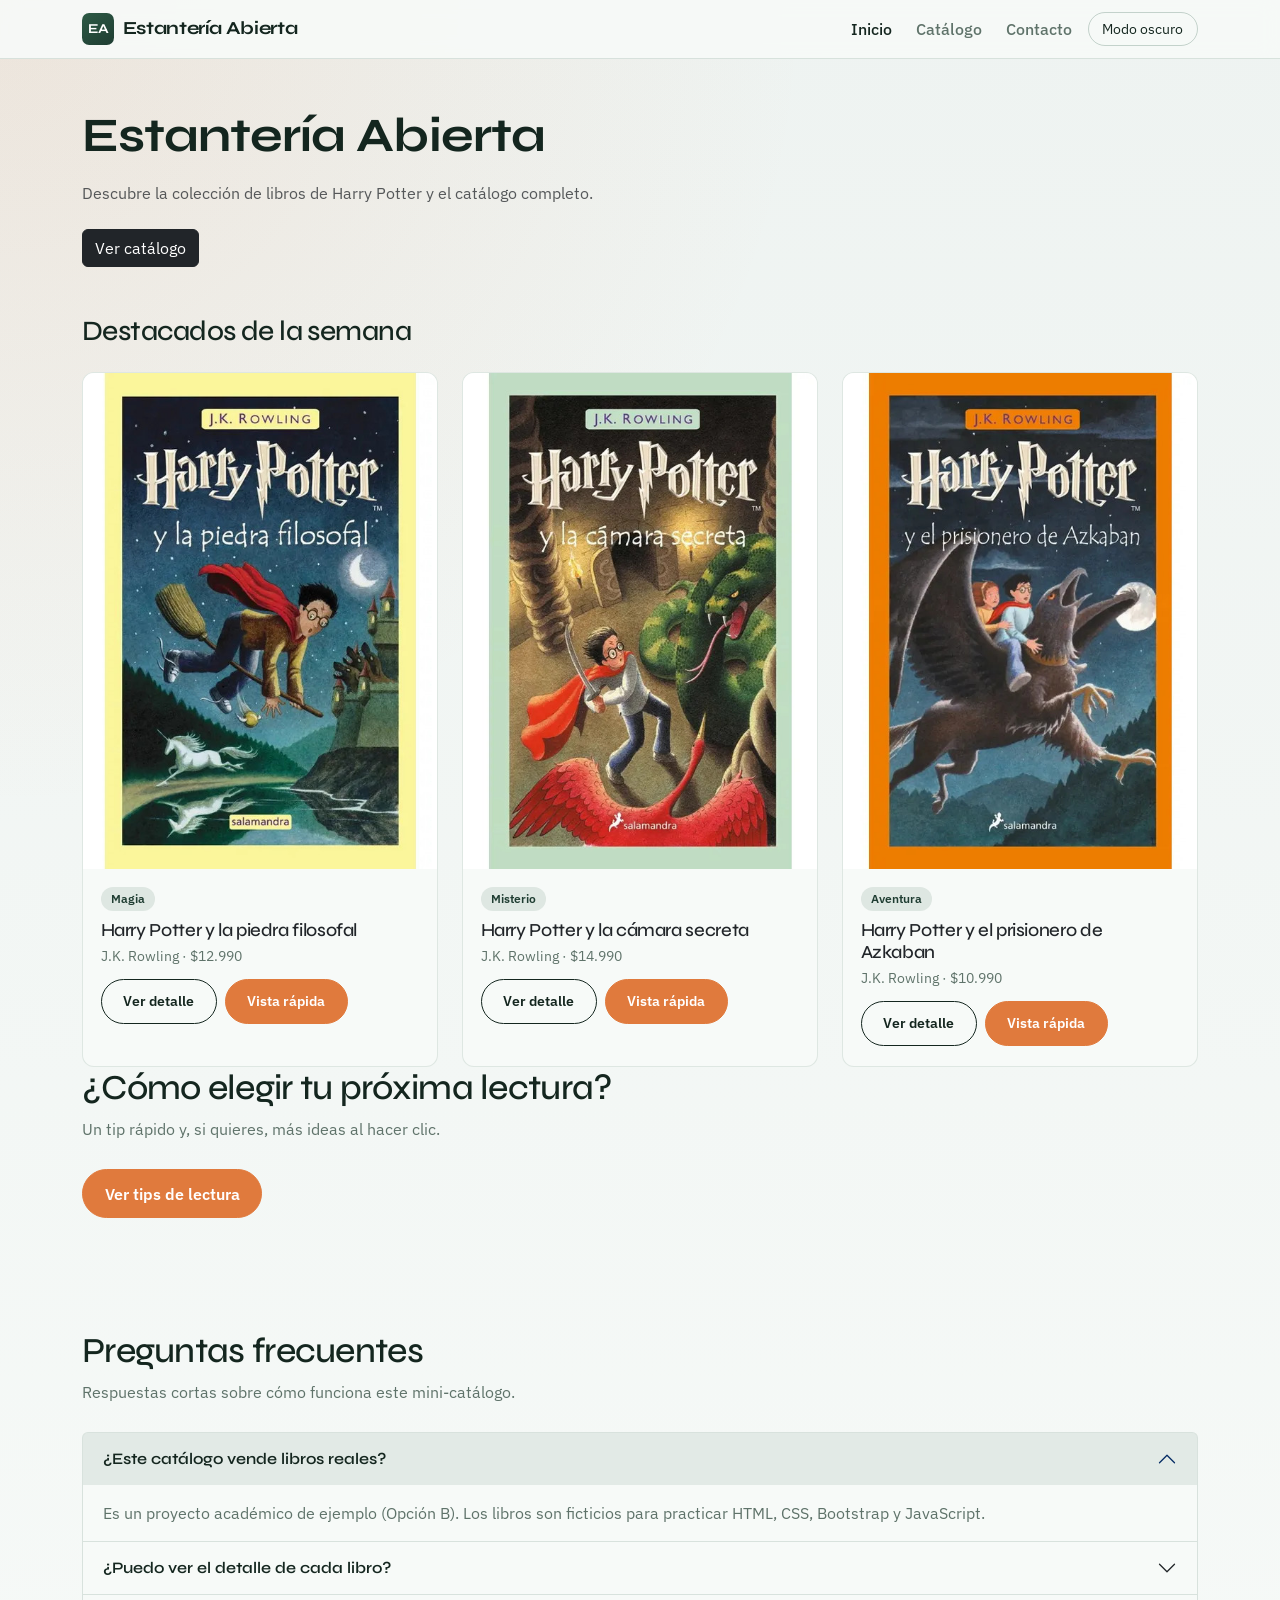
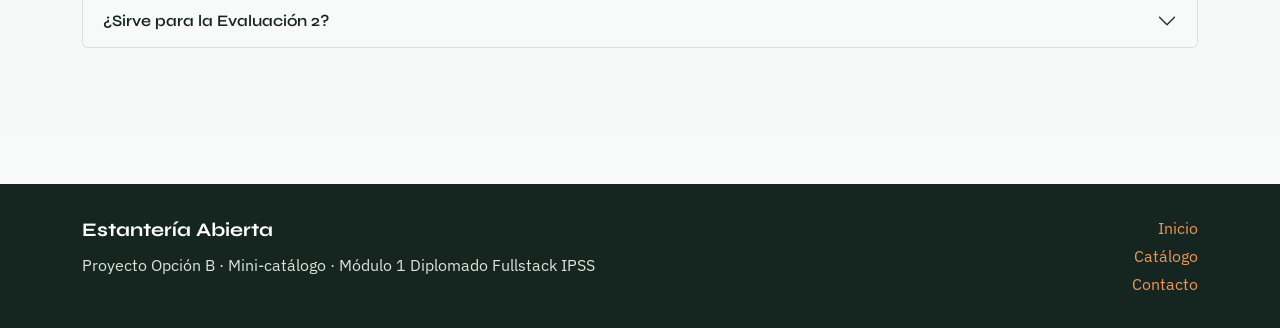
==== commit b6f27fa9: "feat: agregar secciones tips y preguntas frecuentes en index" ====
--- a/index.html
+++ b/index.html
@@ -99,6 +99,71 @@
         </div>
       </div>
     </div>
+        <section class="section pt-0" aria-labelledby="tips-titulo">
+      <div class="container">
+        <h2 id="tips-titulo" class="section-title">¿Cómo elegir tu próxima lectura?</h2>
+        <p class="section-lead">Un tip rápido y, si quieres, más ideas al hacer clic.</p>
+        <button id="btn-extra-info" class="btn btn-accent" type="button" aria-expanded="false" aria-controls="extra-info">
+          Ver tips de lectura
+        </button>
+        <aside id="extra-info" class="extra-info" aria-live="polite">
+          <h3 class="h5">Tips para no perderte en el catálogo</h3>
+          <ul class="mb-0">
+            <li>Filtra por género si ya sabes el mood (misterio, viajes, tecnología).</li>
+            <li>Lee la sinopsis completa en la página de detalle antes de decidir.</li>
+            <li>Si dudas entre dos libros, escríbenos por el formulario de contacto.</li>
+          </ul>
+        </aside>
+      </div>
+    </section>
+
+    <section class="section" aria-labelledby="faq-titulo">
+      <div class="container">
+        <h2 id="faq-titulo" class="section-title">Preguntas frecuentes</h2>
+        <p class="section-lead">Respuestas cortas sobre cómo funciona este mini-catálogo.</p>
+
+        <div class="accordion" id="faqAccordion">
+          <div class="accordion-item">
+            <h3 class="accordion-header" id="faq1-h">
+              <button class="accordion-button" type="button" data-bs-toggle="collapse" data-bs-target="#faq1" aria-expanded="true" aria-controls="faq1">
+                ¿Este catálogo vende libros reales?
+              </button>
+            </h3>
+            <div id="faq1" class="accordion-collapse collapse show" aria-labelledby="faq1-h" data-bs-parent="#faqAccordion">
+              <div class="accordion-body">
+                Es un proyecto académico de ejemplo (Opción B). Los libros son ficticios para practicar HTML, CSS, Bootstrap y JavaScript.
+              </div>
+            </div>
+          </div>
+
+          <div class="accordion-item">
+            <h3 class="accordion-header" id="faq2-h">
+              <button class="accordion-button collapsed" type="button" data-bs-toggle="collapse" data-bs-target="#faq2" aria-expanded="false" aria-controls="faq2">
+                ¿Puedo ver el detalle de cada libro?
+              </button>
+            </h3>
+            <div id="faq2" class="accordion-collapse collapse" aria-labelledby="faq2-h" data-bs-parent="#faqAccordion">
+              <div class="accordion-body">
+                Sí. En el catálogo usa Ver detalle o Vista rápida. El detalle muestra portada, precio y sinopsis completa.
+              </div>
+            </div>
+          </div>
+
+          <div class="accordion-item">
+            <h3 class="accordion-header" id="faq3-h">
+              <button class="accordion-button collapsed" type="button" data-bs-toggle="collapse" data-bs-target="#faq3" aria-expanded="false" aria-controls="faq3">
+                ¿Sirve para la Evaluación 2?
+              </button>
+            </h3>
+            <div id="faq3" class="accordion-collapse collapse" aria-labelledby="faq3-h" data-bs-parent="#faqAccordion">
+              <div class="accordion-body">
+                Sí. Esta estructura (Home, Listado, Detalle, Contacto) está pensada para después conectar una API pública como Open Library.
+              </div>
+            </div>
+          </div>
+        </div>
+      </div>
+    </section>
   </main>
 
   <!-- Modal 1: La piedra filosofal -->
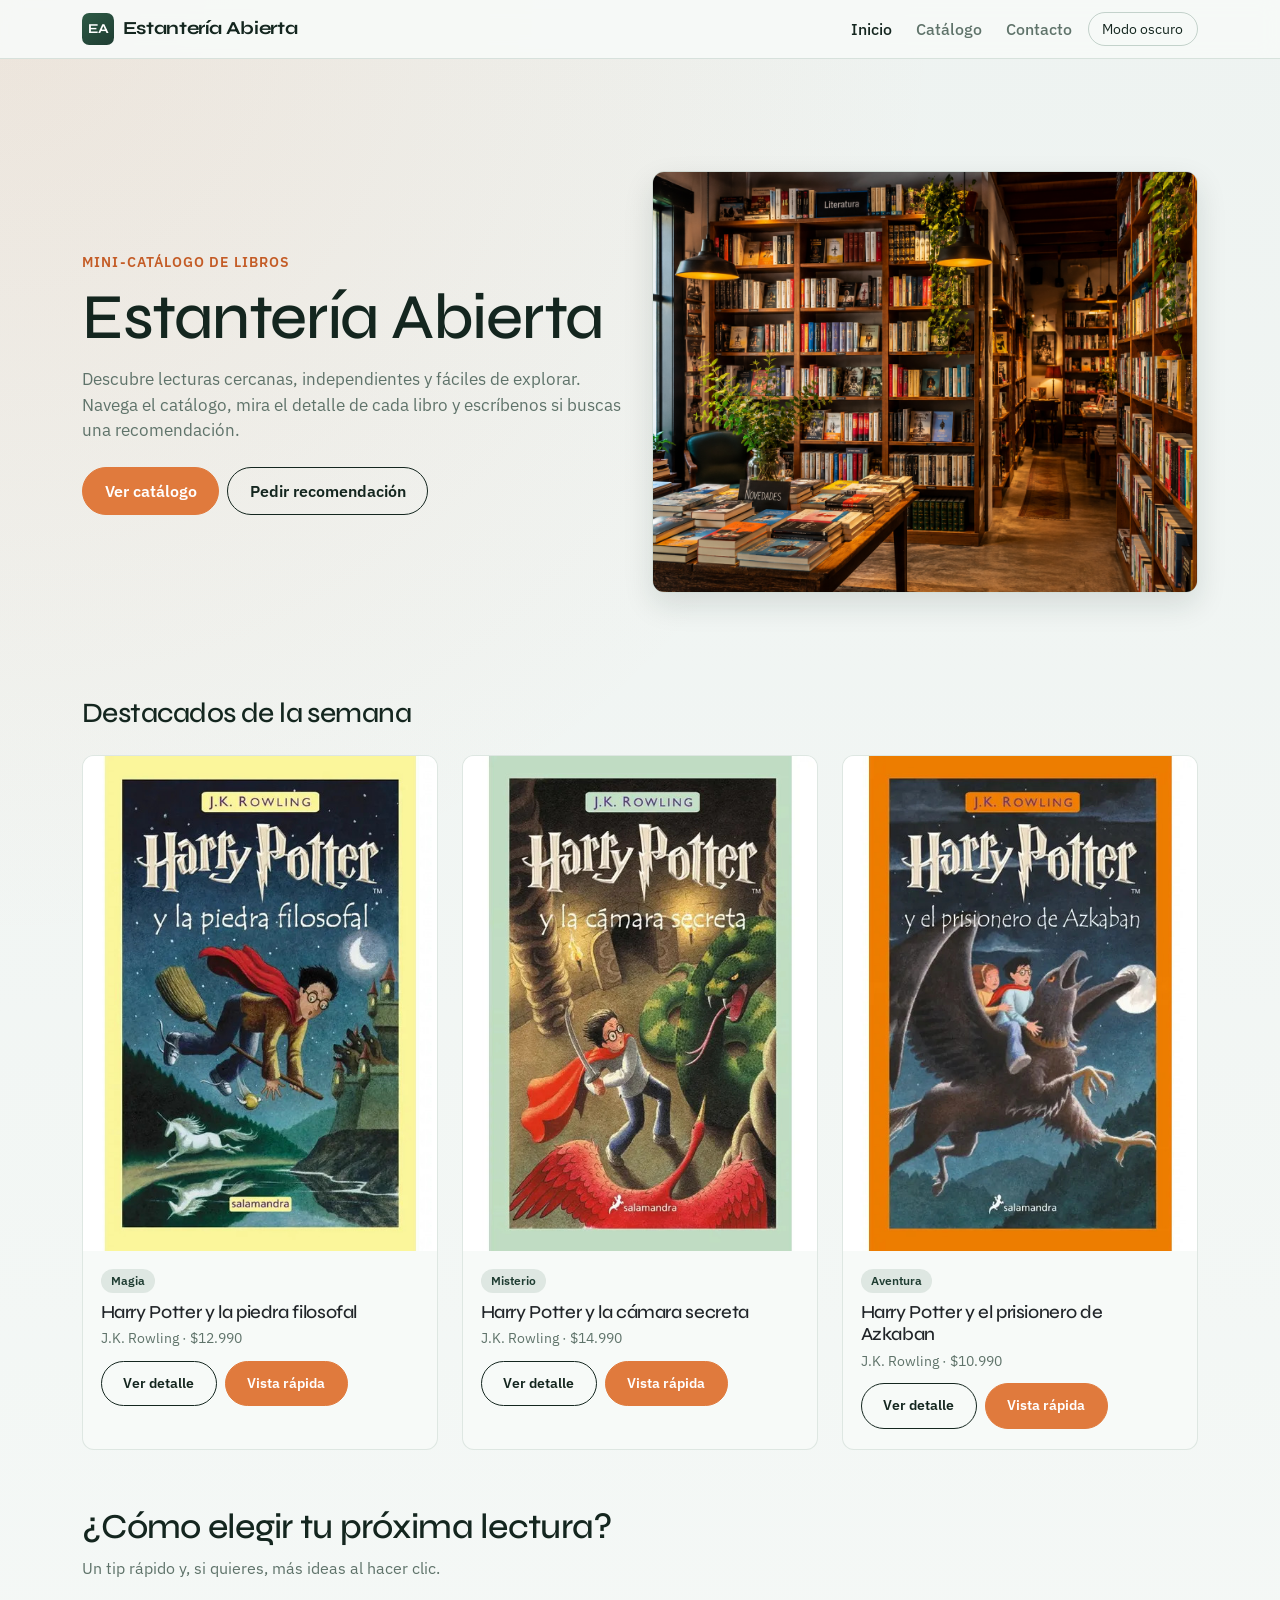
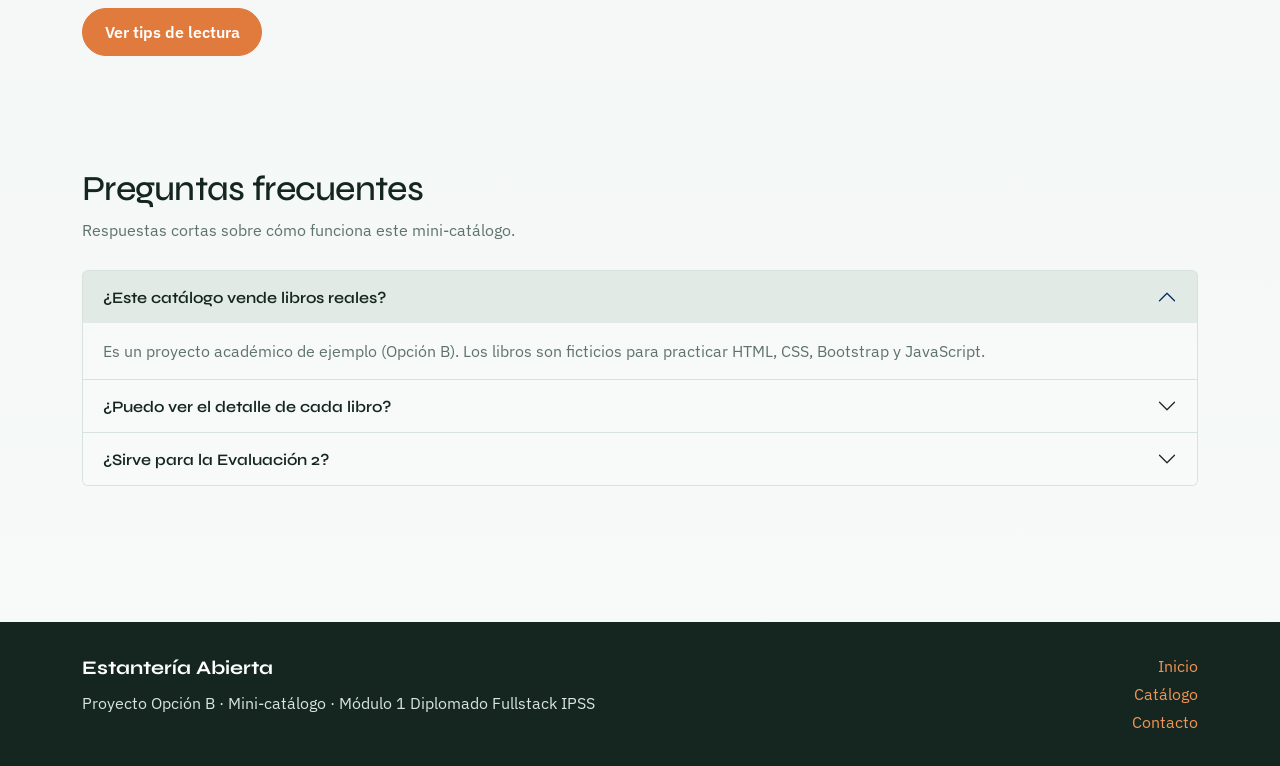
==== commit 2d2408a7: "fix: arreglar despliegue del hero y de los tips" ====
--- a/index.html
+++ b/index.html
@@ -42,64 +42,84 @@
   </header>
 
   <main class="py-5">
-    <div class="container">
-      <div class="row align-items-center mb-5">
-        <div class="col-lg-6">
-          <h1 class="display-5 fw-bold mb-3">Estantería Abierta</h1>
-          <p class="text-muted mb-4">Descubre la colección de libros de Harry Potter y el catálogo completo.</p>
-          <a class="btn btn-dark" href="listado.html">Ver catálogo</a>
-        </div>
-      </div>
-
-      <h2 class="h3 mb-4">Destacados de la semana</h2>
-      <div class="row g-4" id="grilla-libros">
-        <div class="col-sm-6 col-lg-4" data-libro-card data-titulo="Harry Potter y la piedra filosofal" data-autor="J.K. Rowling" data-genero="Magia">
-          <article class="card book-card">
-            <img class="card-img-top" src="img/hp-la-piedra-filosofal.jpg" alt="Libro la piedra filosofal" width="400" height="560">
-            <div class="card-body">
-              <span class="genre-badge">Magia</span>
-              <h2 class="card-title h5 mt-2">Harry Potter y la piedra filosofal</h2>
-              <p class="book-meta">J.K. Rowling · $12.990</p>
+    <section class="hero">
+      <div class="container">
+        <div class="row align-items-center g-4">
+          <div class="col-lg-6">
+            <div class="hero-copy">
+              <span class="hero-kicker">Mini-catálogo de libros</span>
+              <h1 class="display-heading">Estantería Abierta</h1>
+              <p>
+                Descubre lecturas cercanas, independientes y fáciles de explorar.
+                Navega el catálogo, mira el detalle de cada libro y escríbenos si buscas una recomendación.
+              </p>
               <div class="d-flex flex-wrap gap-2">
-                <a class="btn btn-sm btn-outline-ink" href="detalle.html?id=1">Ver detalle</a>
-                <button class="btn btn-sm btn-accent" type="button" data-bs-toggle="modal" data-bs-target="#modalVistaRapida1">Vista rápida</button>
-              </div>
-            </div>
-          </article>
-        </div>
-
-        <div class="col-sm-6 col-lg-4" data-libro-card data-titulo="Harry Potter y la cámara secreta" data-autor="J.K. Rowling" data-genero="Misterio">
-          <article class="card book-card">
-            <img class="card-img-top" src="img/hp-la-camara-secreta.jpg" alt="Tapa del libro la cámara secreta" width="400" height="560">
-            <div class="card-body">
-              <span class="genre-badge">Misterio</span>
-              <h2 class="card-title h5 mt-2">Harry Potter y la cámara secreta</h2>
-              <p class="book-meta">J.K. Rowling · $14.990</p>
-              <div class="d-flex flex-wrap gap-2">
-                <a class="btn btn-sm btn-outline-ink" href="detalle.html?id=2">Ver detalle</a>
-                <button class="btn btn-sm btn-accent" type="button" data-bs-toggle="modal" data-bs-target="#modalVistaRapida2">Vista rápida</button>
-              </div>
-            </div>
-          </article>
-        </div>
-
-        <div class="col-sm-6 col-lg-4" data-libro-card data-titulo="Harry Potter y el prisionero de Azkaban" data-autor="J.K. Rowling" data-genero="Aventura">
-          <article class="card book-card">
-            <img class="card-img-top" src="img/hp-el-prisionero-de-azkaban.jpg" alt="Tercer tomo de harry potter" width="400" height="560">
-            <div class="card-body">
-              <span class="genre-badge">Aventura</span>
-              <h2 class="card-title h5 mt-2">Harry Potter y el prisionero de Azkaban</h2>
-              <p class="book-meta">J.K. Rowling · $10.990</p>
-              <div class="d-flex flex-wrap gap-2">
-                <a class="btn btn-sm btn-outline-ink" href="detalle.html?id=3">Ver detalle</a>
-                <button class="btn btn-sm btn-accent" type="button" data-bs-toggle="modal" data-bs-target="#modalVistaRapida3">Vista rápida</button>
-              </div>
-            </div>
-          </article>
-        </div>
-      </div>
-    </div>
-        <section class="section pt-0" aria-labelledby="tips-titulo">
+                <a class="btn btn-accent" href="listado.html">Ver catálogo</a>
+                <a class="btn btn-outline-ink" href="contacto.html">Pedir recomendación</a>
+              </div>
+            </div>
+          </div>
+          <div class="col-lg-6">
+            <figure class="hero-visual mb-0">
+              <img src="img/hero-libreria.jpg" alt="Ilustración de una estantería con libros de distintos colores" width="1200" height="800">
+            </figure>
+          </div>
+        </div>
+      </div>
+    </section>
+
+    <section class="section" aria-labelledby="destacados-titulo">
+      <div class="container">
+        <h2 class="h3 mb-4">Destacados de la semana</h2>
+        <div class="row g-4" id="grilla-libros">
+          <div class="col-sm-6 col-lg-4" data-libro-card data-titulo="Harry Potter y la piedra filosofal" data-autor="J.K. Rowling" data-genero="Magia">
+            <article class="card book-card">
+              <img class="card-img-top" src="img/hp-la-piedra-filosofal.jpg" alt="Libro la piedra filosofal" width="400" height="560">
+              <div class="card-body">
+                <span class="genre-badge">Magia</span>
+                <h2 class="card-title h5 mt-2">Harry Potter y la piedra filosofal</h2>
+                <p class="book-meta">J.K. Rowling · $12.990</p>
+                <div class="d-flex flex-wrap gap-2">
+                  <a class="btn btn-sm btn-outline-ink" href="detalle.html?id=1">Ver detalle</a>
+                  <button class="btn btn-sm btn-accent" type="button" data-bs-toggle="modal" data-bs-target="#modalVistaRapida1">Vista rápida</button>
+                </div>
+              </div>
+            </article>
+          </div>
+
+          <div class="col-sm-6 col-lg-4" data-libro-card data-titulo="Harry Potter y la cámara secreta" data-autor="J.K. Rowling" data-genero="Misterio">
+            <article class="card book-card">
+              <img class="card-img-top" src="img/hp-la-camara-secreta.jpg" alt="Tapa del libro la cámara secreta" width="400" height="560">
+              <div class="card-body">
+                <span class="genre-badge">Misterio</span>
+                <h2 class="card-title h5 mt-2">Harry Potter y la cámara secreta</h2>
+                <p class="book-meta">J.K. Rowling · $14.990</p>
+                <div class="d-flex flex-wrap gap-2">
+                  <a class="btn btn-sm btn-outline-ink" href="detalle.html?id=2">Ver detalle</a>
+                  <button class="btn btn-sm btn-accent" type="button" data-bs-toggle="modal" data-bs-target="#modalVistaRapida2">Vista rápida</button>
+                </div>
+              </div>
+            </article>
+          </div>
+
+          <div class="col-sm-6 col-lg-4" data-libro-card data-titulo="Harry Potter y el prisionero de Azkaban" data-autor="J.K. Rowling" data-genero="Aventura">
+            <article class="card book-card">
+              <img class="card-img-top" src="img/hp-el-prisionero-de-azkaban.jpg" alt="Tercer tomo de harry potter" width="400" height="560">
+              <div class="card-body">
+                <span class="genre-badge">Aventura</span>
+                <h2 class="card-title h5 mt-2">Harry Potter y el prisionero de Azkaban</h2>
+                <p class="book-meta">J.K. Rowling · $10.990</p>
+                <div class="d-flex flex-wrap gap-2">
+                  <a class="btn btn-sm btn-outline-ink" href="detalle.html?id=3">Ver detalle</a>
+                  <button class="btn btn-sm btn-accent" type="button" data-bs-toggle="modal" data-bs-target="#modalVistaRapida3">Vista rápida</button>
+                </div>
+              </div>
+            </article>
+          </div>
+        </div>
+      </div>
+    </section>
+    <section class="section pt-0" aria-labelledby="tips-titulo">
       <div class="container">
         <h2 id="tips-titulo" class="section-title">¿Cómo elegir tu próxima lectura?</h2>
         <p class="section-lead">Un tip rápido y, si quieres, más ideas al hacer clic.</p>
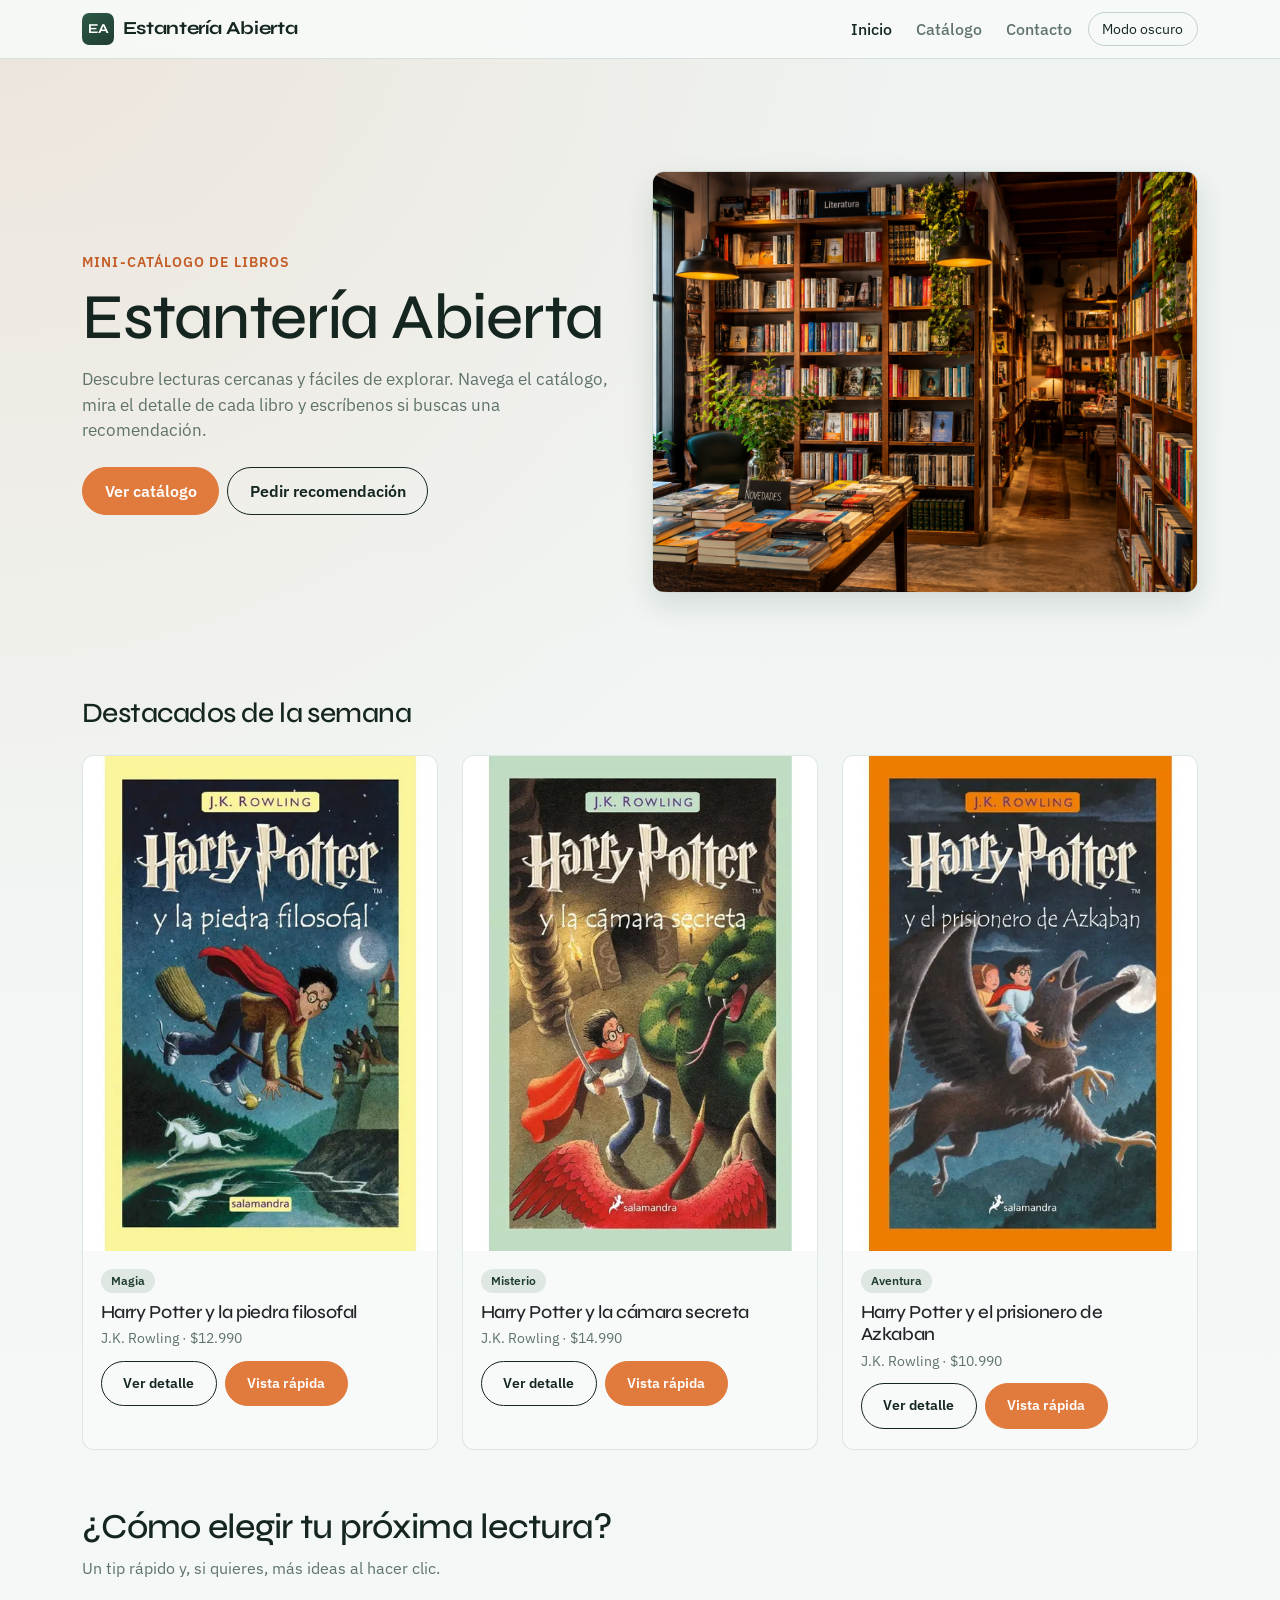
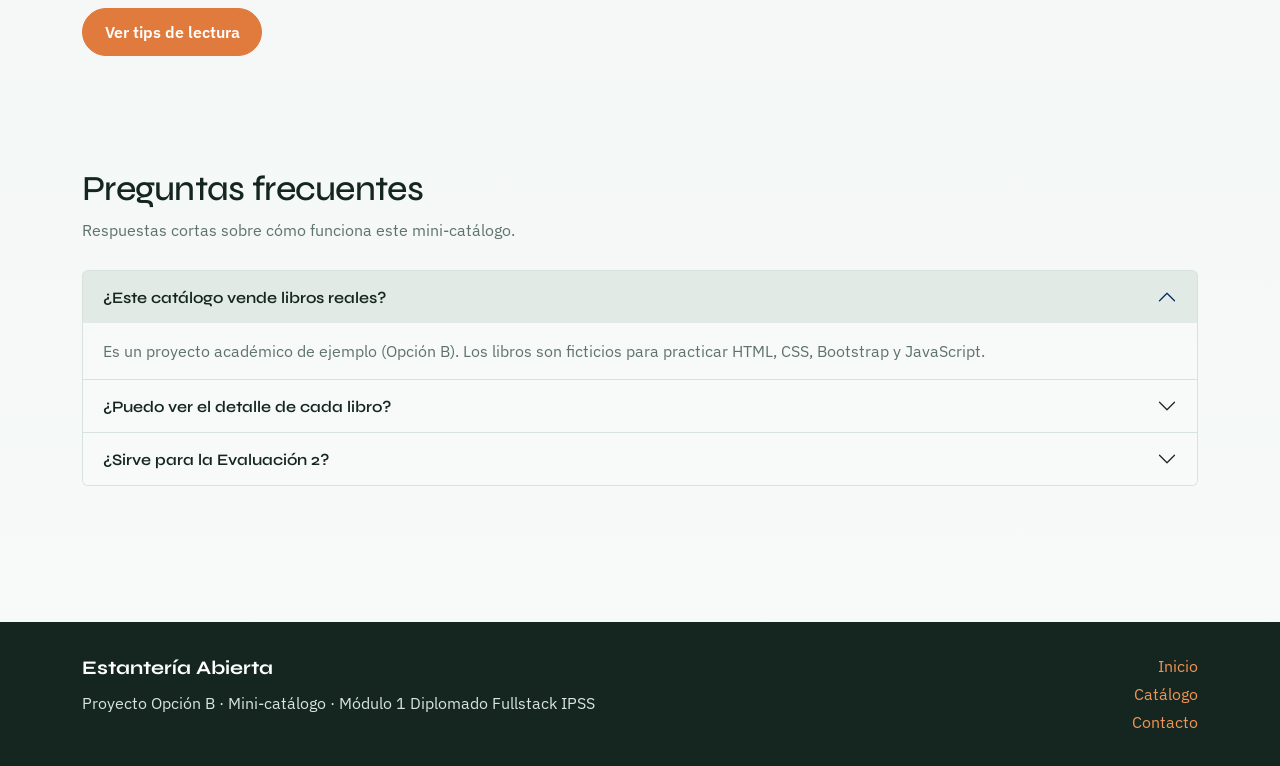
==== commit b3d046ea: "fix: arreglar despliegue de secciones en index" ====
--- a/index.html
+++ b/index.html
@@ -50,7 +50,7 @@
               <span class="hero-kicker">Mini-catálogo de libros</span>
               <h1 class="display-heading">Estantería Abierta</h1>
               <p>
-                Descubre lecturas cercanas, independientes y fáciles de explorar.
+                Descubre lecturas cercanas y fáciles de explorar.
                 Navega el catálogo, mira el detalle de cada libro y escríbenos si buscas una recomendación.
               </p>
               <div class="d-flex flex-wrap gap-2">
@@ -61,7 +61,7 @@
           </div>
           <div class="col-lg-6">
             <figure class="hero-visual mb-0">
-              <img src="img/hero-libreria.jpg" alt="Ilustración de una estantería con libros de distintos colores" width="1200" height="800">
+              <img src="img/hero-libros.jpg" alt="Ilustración de una estantería con libros de distintos colores" width="1200" height="800">
             </figure>
           </div>
         </div>
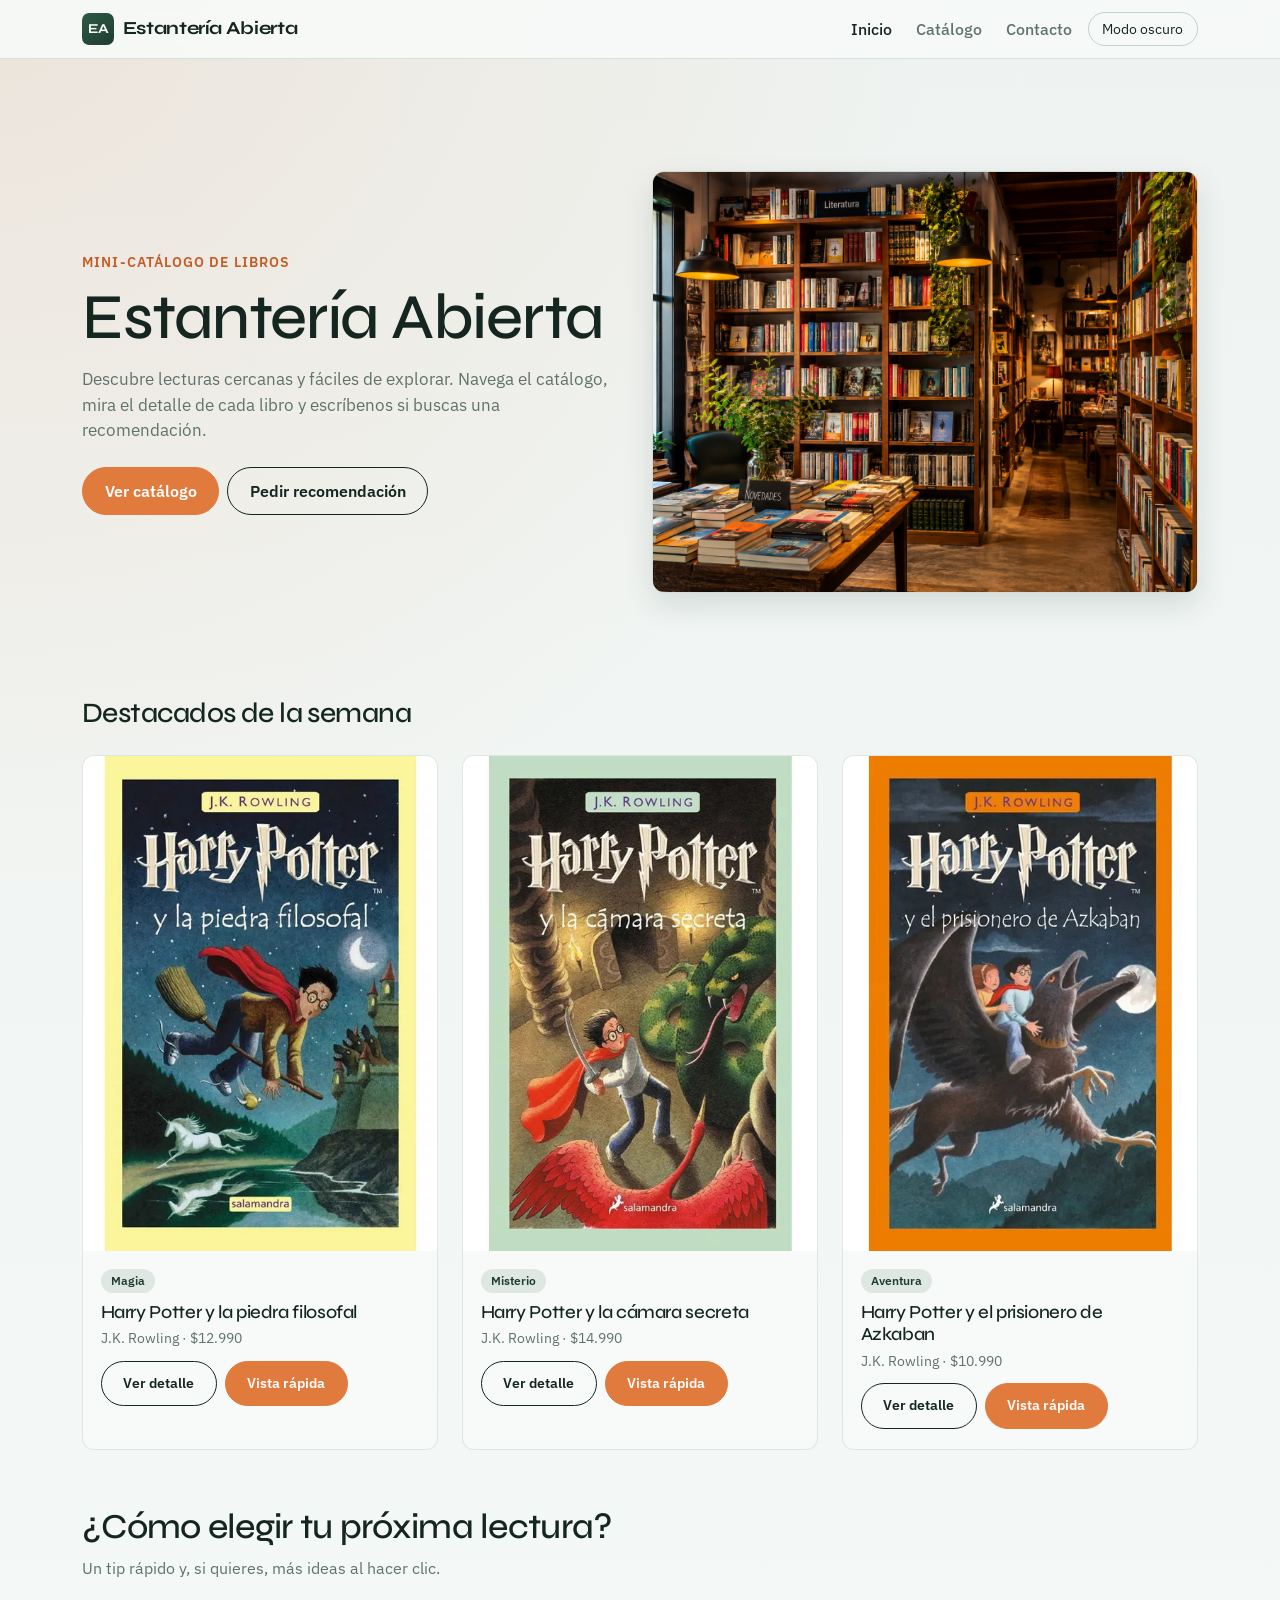
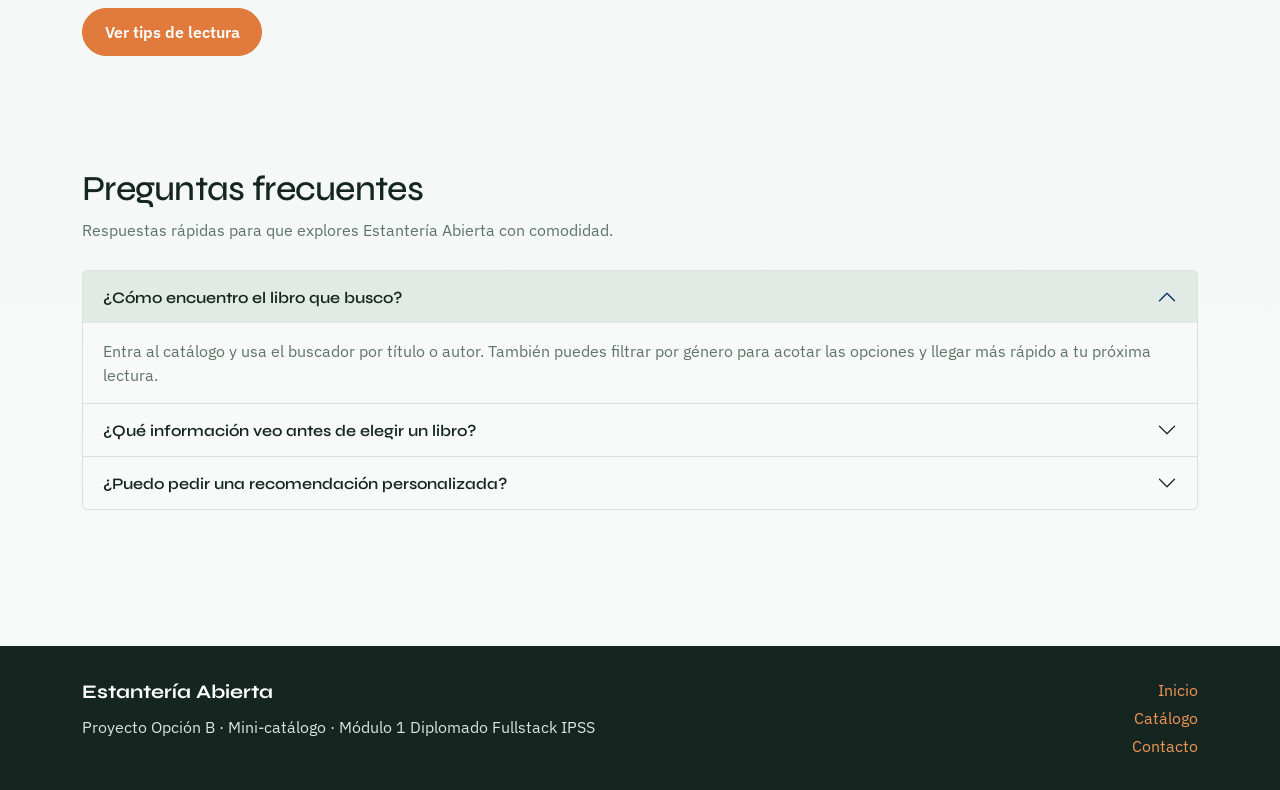
==== commit 5593f5f5: "fix:Se revisa la información y se modifica algunos detalles de modo oscuro y información de clientes" ====
--- a/index.html
+++ b/index.html
@@ -140,18 +140,18 @@
     <section class="section" aria-labelledby="faq-titulo">
       <div class="container">
         <h2 id="faq-titulo" class="section-title">Preguntas frecuentes</h2>
-        <p class="section-lead">Respuestas cortas sobre cómo funciona este mini-catálogo.</p>
+        <p class="section-lead">Respuestas rápidas para que explores Estantería Abierta con comodidad.</p>
 
         <div class="accordion" id="faqAccordion">
           <div class="accordion-item">
             <h3 class="accordion-header" id="faq1-h">
               <button class="accordion-button" type="button" data-bs-toggle="collapse" data-bs-target="#faq1" aria-expanded="true" aria-controls="faq1">
-                ¿Este catálogo vende libros reales?
+                ¿Cómo encuentro el libro que busco?
               </button>
             </h3>
             <div id="faq1" class="accordion-collapse collapse show" aria-labelledby="faq1-h" data-bs-parent="#faqAccordion">
               <div class="accordion-body">
-                Es un proyecto académico de ejemplo (Opción B). Los libros son ficticios para practicar HTML, CSS, Bootstrap y JavaScript.
+                Entra al catálogo y usa el buscador por título o autor. También puedes filtrar por género para acotar las opciones y llegar más rápido a tu próxima lectura.
               </div>
             </div>
           </div>
@@ -159,12 +159,12 @@
           <div class="accordion-item">
             <h3 class="accordion-header" id="faq2-h">
               <button class="accordion-button collapsed" type="button" data-bs-toggle="collapse" data-bs-target="#faq2" aria-expanded="false" aria-controls="faq2">
-                ¿Puedo ver el detalle de cada libro?
+                ¿Qué información veo antes de elegir un libro?
               </button>
             </h3>
             <div id="faq2" class="accordion-collapse collapse" aria-labelledby="faq2-h" data-bs-parent="#faqAccordion">
               <div class="accordion-body">
-                Sí. En el catálogo usa Ver detalle o Vista rápida. El detalle muestra portada, precio y sinopsis completa.
+                Puedes abrir la vista rápida o el detalle completo. Ahí verás portada, género, precio y sinopsis, para decidir con tranquilidad sin salir del sitio.
               </div>
             </div>
           </div>
@@ -172,12 +172,12 @@
           <div class="accordion-item">
             <h3 class="accordion-header" id="faq3-h">
               <button class="accordion-button collapsed" type="button" data-bs-toggle="collapse" data-bs-target="#faq3" aria-expanded="false" aria-controls="faq3">
-                ¿Sirve para la Evaluación 2?
+                ¿Puedo pedir una recomendación personalizada?
               </button>
             </h3>
             <div id="faq3" class="accordion-collapse collapse" aria-labelledby="faq3-h" data-bs-parent="#faqAccordion">
               <div class="accordion-body">
-                Sí. Esta estructura (Home, Listado, Detalle, Contacto) está pensada para después conectar una API pública como Open Library.
+                Sí. Usa el formulario de Contacto y cuéntanos qué te gusta leer. Te orientamos con una sugerencia acorde a tus gustos. Además, puedes activar el modo oscuro para una lectura más cómoda en pantalla.
               </div>
             </div>
           </div>
--- a/css/custom.css
+++ b/css/custom.css
@@ -29,6 +29,7 @@
   --color-accent-dark: #e07a3d;
   --color-muted: #a4b7ae;
   --shadow-soft: 0 12px 30px rgba(0, 0, 0, 0.35);
+  --data-libro-card:var(--color-paper)
 }
 
 /* ----- Base mobile first ----- */
@@ -250,6 +251,16 @@
   font-family: var(--font-display);
   font-size: 1.15rem;
   margin-bottom: 0.25rem;
+  color: var(--color-ink); /* claro u oscuro según el tema */
+}
+
+/* En modo oscuro, títulos y textos de tarjetas/modales en blanco */
+[data-theme="dark"] .book-card,
+[data-theme="dark"] .book-card .card-title,
+[data-theme="dark"] .modal-content,
+[data-theme="dark"] .modal-title,
+[data-theme="dark"] #detalle-libro h1 {
+  color: var(--color-ink);
 }
 
 .book-meta {
@@ -282,9 +293,7 @@
 }
 
 .filters-bar .form-control,
-.filters-bar .form-select,
-.contact-form .form-control,
-.contact-form .form-select {
+.filters-bar .form-select {
   border-radius: 0.65rem;
   border-color: rgba(45, 90, 69, 0.25);
   background: var(--color-paper);
@@ -292,8 +301,7 @@
 }
 
 .filters-bar .form-control:focus,
-.filters-bar .form-select:focus,
-.contact-form .form-control:focus {
+.filters-bar .form-select:focus {
   border-color: var(--color-moss);
   box-shadow: 0 0 0 0.2rem rgba(45, 90, 69, 0.15);
 }
@@ -388,8 +396,47 @@
 }
 
 /* ----- Contacto ----- */
-.contact-form .form-label {
-  font-weight: 600;
+/* Mantiene el formulario blanco (bg-white) también en modo oscuro */
+form.bg-white {
+  background-color: #ffffff !important;
+  color: #14261f;
+}
+
+form.bg-white .form-label {
+  font-weight: 600;
+  color: #14261f !important; /* labels negros siempre */
+}
+
+form.bg-white .form-control,
+form.bg-white .form-select {
+  border-radius: 0.65rem;
+  border-color: rgba(45, 90, 69, 0.25);
+  background-color: #ffffff;
+  color: #14261f;
+}
+
+form.bg-white .form-control:focus {
+  border-color: var(--color-moss);
+  box-shadow: 0 0 0 0.2rem rgba(45, 90, 69, 0.15);
+  background-color: #ffffff;
+  color: #14261f;
+}
+
+[data-theme="dark"] form.bg-white,
+[data-bs-theme="dark"] form.bg-white {
+  background-color: #ffffff !important;
+  color: #14261f;
+}
+
+[data-theme="dark"] form.bg-white .form-label,
+[data-bs-theme="dark"] form.bg-white .form-label {
+  color: #14261f !important;
+}
+
+[data-theme="dark"] form.bg-white .form-control,
+[data-bs-theme="dark"] form.bg-white .form-control {
+  background-color: #ffffff;
+  color: #14261f;
 }
 
 .field-feedback {
